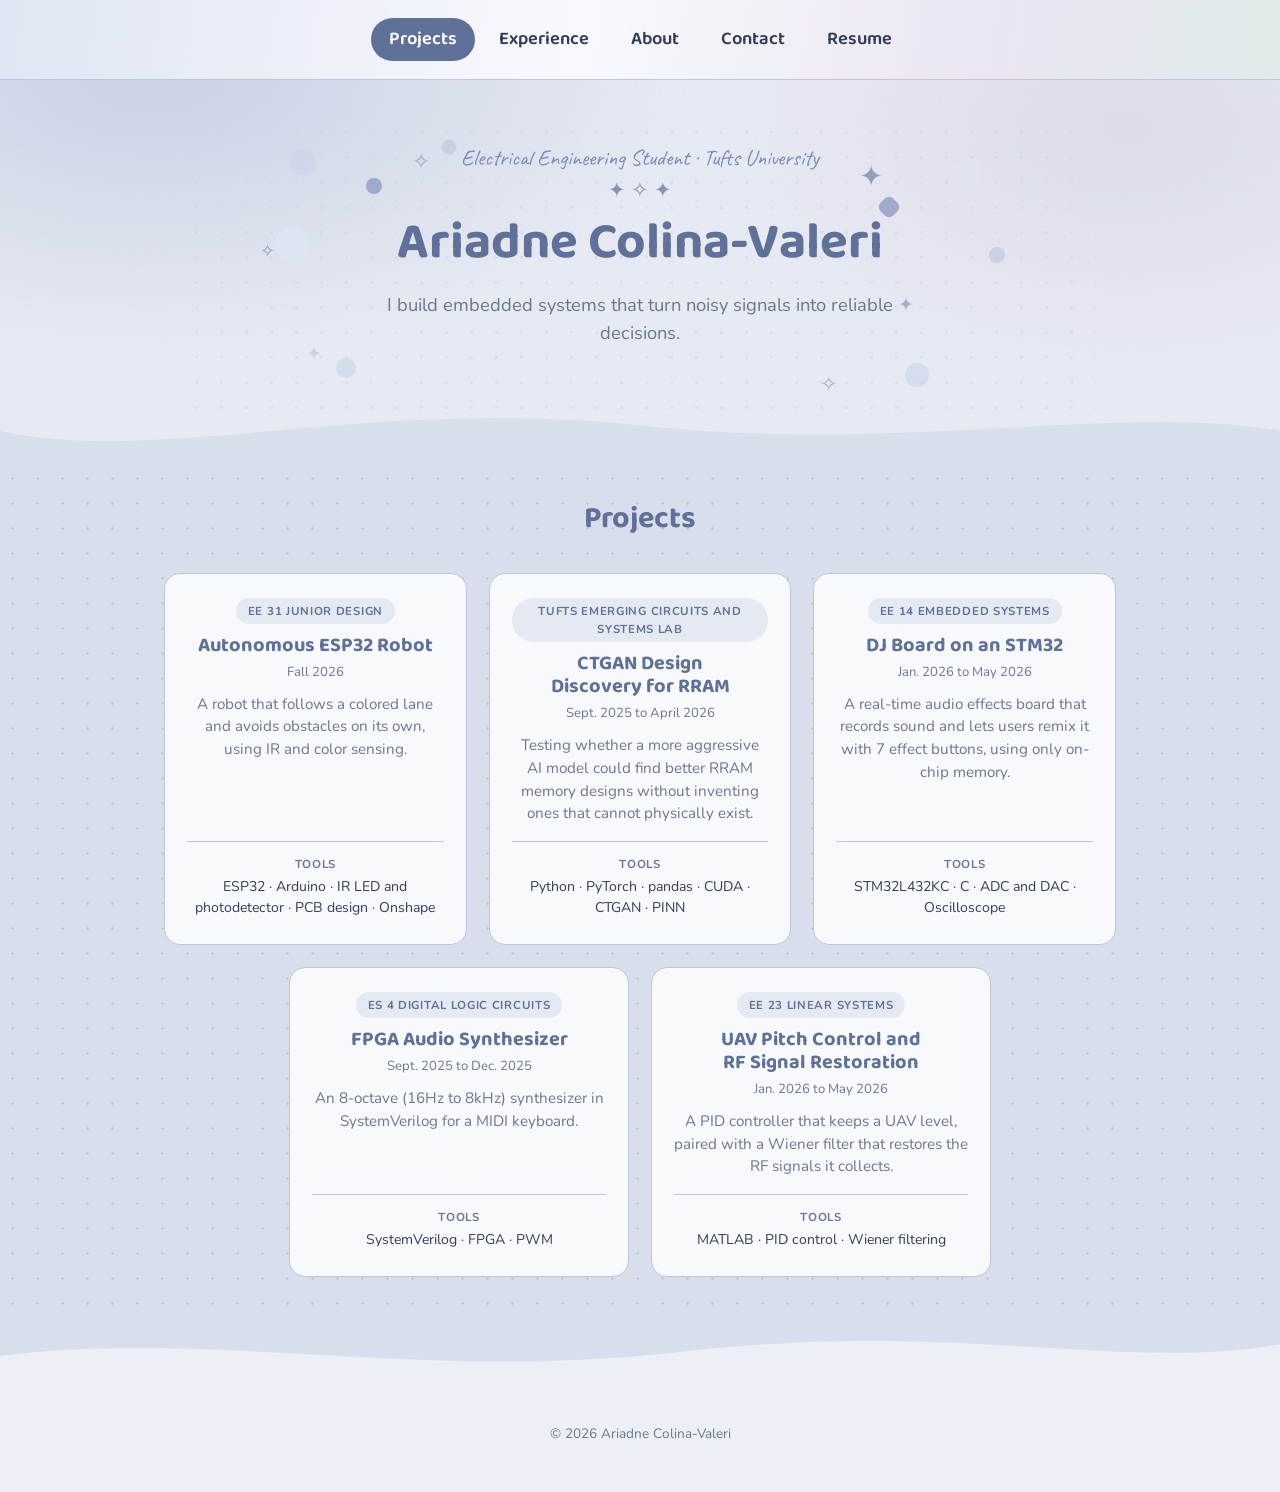
==== index.html @ 7fed4d53 "Simplify layout: centered tab banner, one section at a time Remove the name from the banner, the dup" ====
<!doctype html>
<html lang="en">
<head>
  <meta charset="utf-8">
  <meta name="viewport" content="width=device-width, initial-scale=1">
  <!-- Tells phone browsers in dark mode not to recolor the page: its colors are its own. -->
  <meta name="color-scheme" content="only light">
  <title>Ariadne Colina-Valeri | Electrical Engineering</title>
  <meta name="description" content="Portfolio of Ariadne Colina-Valeri, electrical engineering student at Tufts University.">
  <link rel="preconnect" href="https://fonts.googleapis.com">
  <link rel="preconnect" href="https://fonts.gstatic.com" crossorigin>
  <link href="https://fonts.googleapis.com/css2?family=Baloo+2:wght@600;700;800&family=Nunito:wght@400;600;700&family=Caveat:wght@600;700&display=swap" rel="stylesheet">
  <link rel="stylesheet" href="assets/css/style.css">
</head>
<body>
  <div class="banner-wrap">
    <header class="site">
      <nav class="top">
        <a href="#projects">Projects</a>
        <a href="#experience">Experience</a>
        <a href="#about">About</a>
        <a href="#contact">Contact</a>
        <a id="nav-resume" href="#" target="_blank" rel="noopener">Resume</a>
      </nav>
    </header>
  </div>

  <main>
    <div class="tab-panel" data-tab="projects">
    <div class="hero flourish-field" data-flourish="big">
      <span class="kicker" id="hero-kicker"></span>
      <span class="sparkle">✦ ✧ ✦</span>
      <h1 id="hero-name"></h1>
      <p id="hero-tagline"></p>
    </div>

    <svg class="wave" viewBox="0 0 1200 90" preserveAspectRatio="none" aria-hidden="true">
      <path d="M0,45 C150,90 350,0 600,38 C850,75 1050,8 1200,45 L1200,90 L0,90 Z"></path>
    </svg>
    <div class="band">
      <section class="block">
        <div class="section-head">
          <h2>Projects</h2>
        </div>
        <div class="card-grid" id="project-grid"></div>
      </section>
    </div>
    <svg class="wave" viewBox="0 0 1200 90" preserveAspectRatio="none" aria-hidden="true">
      <path d="M0,0 L1200,0 L1200,30 C1050,65 900,0 650,38 C400,80 200,10 0,45 Z"></path>
    </svg>
    </div>

    <section data-tab="experience" class="block tab-panel" hidden>
      <div class="section-head">
        <h2>Experience</h2>
      </div>
      <div class="narrow" id="experience-list"></div>
    </section>

    <section data-tab="about" class="block tab-panel" hidden>
      <div class="section-head">
        <h2>About</h2>
      </div>
      <div class="about">
        <div class="level reveal" id="about-text"></div>
        <aside class="level reveal">
          <h3>Education</h3>
          <p id="about-edu"></p>
          <h3>Languages</h3>
          <p id="about-lang"></p>
          <div id="skills"></div>
        </aside>
      </div>
    </section>

    <section data-tab="contact" class="block contact tab-panel" hidden>
      <div class="section-head">
        <h2>Contact</h2>
      </div>
      <p id="contact-note"></p>
      <div class="btn-row" id="contact-links"></div>
    </section>
  </main>

  <footer class="site" id="footer"></footer>

  <script src="assets/js/content.js"></script>
  <script src="assets/js/main.js"></script>
</body>
</html>
---- assets/css/style.css ----
/* The site has one look; a phone's dark mode must not recolor it. */
html{color-scheme:only light;}
/* Nothing may make the page wider than the screen (the dot texture reaches past its section on purpose). */
html{overflow-x:hidden; overflow-x:clip;}

/* Colors: change these to restyle the whole site.
   A watercolor palette: muted blues (the main color), with lilac and soft sea green as accents. */
:root{
  --ink:#333d57; --sub:#6c7690; --header:#5f7199; --header-dark:#4c5d84;
  --card:#f8f9fd; --border:#bcc6dc; --bg:#eceff6;
  /* One family, several depths: every decorative color lives on this scale. */
  --g-graysage:#bdc6da; --g-light:#cbd5ea; --g-mint:#dfe5f3; --g-pale:#d8deeb; --g-deep:#7c8db8;
  --wash-lilac:#c9b6d6; --wash-sea:#a9cdbf;
  --todo:#fff1a8;
  --display:"Baloo 2","Century Gothic",sans-serif;
}

*{box-sizing:border-box; outline:none;}
*:focus-visible{outline:2px solid var(--header); outline-offset:2px; border-radius:2px;}

/* The whole site sits on a faint watercolor wash: soft blooms of blue, lilac and sea green,
   with a fine paper grain over them. Fixed behind everything, so pages scroll over it. */
body::before{
  content:""; position:fixed; inset:0; z-index:-2; pointer-events:none;
  background:
    radial-gradient(60% 45% at 12% 8%, rgba(126,143,190,0.28), transparent 70%),
    radial-gradient(45% 40% at 88% 14%, rgba(201,182,214,0.30), transparent 70%),
    radial-gradient(50% 45% at 78% 82%, rgba(169,205,191,0.26), transparent 70%),
    radial-gradient(55% 50% at 18% 88%, rgba(126,143,190,0.22), transparent 70%),
    url("data:image/svg+xml,%3Csvg xmlns='http://www.w3.org/2000/svg' width='240' height='240'%3E%3Cfilter id='g'%3E%3CfeTurbulence type='fractalNoise' baseFrequency='0.9' numOctaves='2' stitchTiles='stitch'/%3E%3CfeColorMatrix values='0 0 0 0 0.2  0 0 0 0 0.25  0 0 0 0 0.4  0 0 0 0.09 0'/%3E%3C/filter%3E%3Crect width='240' height='240' filter='url(%23g)'/%3E%3C/svg%3E");
}
body{
  font-family:"Nunito",sans-serif; font-size:1rem; line-height:1.6;
  background:var(--bg); color:var(--ink); margin:0; padding:0; overflow-x:hidden;
  -webkit-font-smoothing:antialiased;
  /* Short tabs still fill the window, so the footer stays at the bottom. */
  min-height:100vh; display:flex; flex-direction:column;
}
main{flex:1;}
img, video{max-width:100%; display:block;}
a{color:inherit;}
h1, h2, h3{font-family:var(--display); color:var(--header); line-height:1.15; margin:0; text-wrap:balance;}
.todo{background:var(--todo); border-radius:3px; padding:0 3px;}

/* ===================== Scroll reveal ===================== */
/* Cards fade and rise into place the first time they scroll into view (see main.js). */
.reveal{opacity:0; transform:translateY(30px) scale(0.97); transition:opacity 0.7s ease, transform 0.7s ease;}
.reveal.in-view{opacity:1; transform:none;}
.card-grid .reveal:nth-child(3n+2){transition-delay:0.12s;}
.card-grid .reveal:nth-child(3n+3){transition-delay:0.24s;}

/* ===================== Flourish ===================== */
/* Scattered soft shapes and little stars, all from the blue scale above, over a faint dot grid. */
.flourish-field{position:relative; z-index:1;}
.flourish-field::before{
  content:""; position:absolute; inset:-10%; z-index:-1; pointer-events:none; opacity:0.45;
  background-image:radial-gradient(var(--g-light) 1.6px, transparent 1.6px);
  background-size:25px 25px;
}
.flourish-shape{position:absolute; z-index:-1; pointer-events:none; opacity:0.65; border-radius:50%; animation:gentle-float 5s ease-in-out infinite;}
.flourish-shape.diamond{border-radius:6px; rotate:45deg;}
.star-scatter{position:absolute; inset:0; z-index:-1; pointer-events:none;}
.star-scatter span{position:absolute; opacity:0.6; display:inline-block; animation:gentle-float 4.5s ease-in-out infinite;}
.star-scatter span:nth-child(2n){animation-delay:0.7s; animation-duration:5.2s;}
.star-scatter span:nth-child(3n){animation-delay:1.4s; animation-duration:4.8s;}
@keyframes gentle-float{
  0%, 100%{transform:translateY(0) rotate(0deg);}
  50%{transform:translateY(-9px) rotate(8deg);}
}
@media (prefers-reduced-motion: reduce){
  .reveal{opacity:1; transform:none; transition:none;}
  .flourish-shape, .star-scatter span{animation:none;}
}
.kicker{display:block; text-wrap:balance; line-height:1.25; font-family:"Caveat",cursive; font-size:1.4rem; color:var(--g-deep); margin:0 0 2px;}
.sparkle{display:block; color:var(--header); opacity:0.7; font-size:1.3rem; margin-bottom:6px;}

/* ===================== Banner ===================== */
.banner-wrap{
  background:linear-gradient(100deg, rgba(203,213,234,0.55), rgba(248,249,253,0.85) 45%, rgba(201,182,214,0.3) 78%, rgba(169,205,191,0.32)), var(--card);
  border-bottom:1px solid var(--border); position:relative; z-index:2;
}
header.site{
  display:flex; align-items:center; justify-content:center;
  padding:18px 44px; max-width:1280px; margin:0 auto;
}
/* The links are tabs: the one for the section on screen is filled in. */
nav.top{display:flex; align-items:center; justify-content:center; gap:6px; flex-wrap:wrap;}
nav.top a{
  text-decoration:none; font-family:var(--display); font-weight:600; font-size:1.15rem; color:var(--ink);
  padding:7px 18px; border-radius:999px; transition:color 0.18s ease, background 0.18s ease;
}
nav.top a:hover{color:var(--header); background:rgba(95,113,153,0.1);}
nav.top a.active{background:var(--header); color:#fff;}
.tab-panel[hidden]{display:none;}

/* ===================== Buttons ===================== */
.btn{
  display:inline-block; background:var(--header); color:#fff; border:1px solid var(--header); border-radius:10px;
  padding:12px 26px; font-family:var(--display); font-weight:700; text-decoration:none; font-size:1.1rem; line-height:1.2;
  transition:background 0.2s ease, transform 0.2s ease, box-shadow 0.2s ease, color 0.2s ease, border-color 0.2s ease;
}
.btn:hover{background:var(--header-dark); border-color:var(--header-dark); transform:translateY(-2px); box-shadow:0 10px 22px rgba(51,61,87,0.25);}
.btn.secondary{background:transparent; color:var(--ink); border-color:var(--border);}
.btn.secondary:hover{background:rgba(95,113,153,0.1); border-color:var(--header); color:var(--header); box-shadow:none;}
.btn-row{display:flex; gap:12px; flex-wrap:wrap; justify-content:center; margin-top:22px;}

/* ===================== Hero and page heads ===================== */
.hero{max-width:760px; margin:64px auto 8px; padding:0 24px 40px; text-align:center;}
.hero h1{font-size:3.2rem; margin:0 0 18px;}
.hero p{font-size:1.15rem; color:var(--sub); margin:0 auto; line-height:1.55; max-width:560px;}
.wave{display:block; width:100%; height:70px;}
.wave path{fill:var(--g-pale);}

/* ===================== Sections ===================== */
section.block{max-width:1000px; margin:0 auto; padding:72px 24px;}
.section-head{text-align:center; margin-bottom:36px;}
.section-head h2{font-size:1.9rem;}
/* A full-width band in a deeper blue, with a wave on its top and bottom edge. */
.band{background:var(--g-pale); position:relative; z-index:1;
  background-image:radial-gradient(var(--g-graysage) 1.4px, transparent 1.4px); background-size:25px 25px;}
.band section.block{padding-top:36px; padding-bottom:44px;}

/* ===================== Cards ===================== */
/* A centered, wrapping row, so a last row with fewer cards sits in the middle. */
.card-grid{display:flex; flex-wrap:wrap; justify-content:center; gap:22px;}
.card{
  background:var(--card); border:1px solid var(--border); border-radius:16px; overflow:hidden;
  text-align:center; text-decoration:none; display:flex; flex-direction:column; flex:1 1 270px; max-width:340px;
  transition:opacity 0.7s ease, transform 0.25s ease, box-shadow 0.25s ease;
}
.card.in-view:hover{transform:translateY(-7px); box-shadow:0 16px 32px rgba(51,61,87,0.16);}
.card-img{aspect-ratio:16/10; background:var(--g-mint); border-bottom:1px solid var(--border);}
.card-img img{width:100%; height:100%; object-fit:cover;}
.card-img .ph{height:100%; border-radius:0;}
.card-body{padding:24px 22px 26px; display:flex; flex-direction:column; align-items:center; flex:1;}
.card-body h3{font-size:1.25rem; margin:0 0 8px;}
.card-body p{margin:0 0 16px; color:var(--sub); font-size:0.95rem; line-height:1.5;}
.card-date{font-size:0.82rem !important; margin:-2px 0 10px !important;}
.tag{
  display:inline-block; font-size:0.72rem; font-weight:700; letter-spacing:0.06em; text-transform:uppercase;
  color:var(--header); background:rgba(95,113,153,0.12); padding:4px 12px; border-radius:999px; margin-bottom:10px;
}
/* The tools a project used: a small label, then plain text. */
.card-body .tools{margin:auto 0 0; padding-top:14px; border-top:1px solid var(--border); width:100%; font-size:0.88rem; color:var(--ink);}
.tools span{display:block; font-size:0.72rem; font-weight:700; letter-spacing:0.06em; text-transform:uppercase; color:var(--sub); margin-bottom:2px;}

/* ===================== Experience ===================== */
.narrow{max-width:760px; margin:0 auto;}
.level{
  background:var(--card); border:1px solid var(--border); border-radius:18px; padding:26px 30px; margin-bottom:20px;
  transition:opacity 0.7s ease, transform 0.25s ease, box-shadow 0.25s ease;
}
.level.in-view:hover{transform:translateY(-5px); box-shadow:0 14px 28px rgba(51,61,87,0.14);}
.level-head{display:flex; align-items:center; justify-content:space-between; gap:8px 14px; flex-wrap:wrap; margin-bottom:4px;}
.level-head h3{font-size:1.2rem;}
.pill{
  font-family:var(--display); font-size:0.78rem; font-weight:700; color:#fff; white-space:nowrap;
  background:var(--header); border-radius:999px; padding:3px 12px; letter-spacing:0.03em;
}
.level-sub{color:var(--sub); font-size:0.92rem; margin:0 0 14px;}
.level ul{list-style:none; margin:0; padding:0; display:grid; gap:8px;}
.level li{font-size:0.95rem; padding-left:22px; position:relative;}
.level li::before{content:"✓"; position:absolute; left:0; color:var(--header); font-weight:700;}
.level p{margin:0 0 12px;}
.level p:last-child{margin-bottom:0;}

/* ===================== About ===================== */
.about{display:grid; gap:22px; align-items:start;}
@media (min-width:820px){ .about{grid-template-columns:1.5fr 1fr;} }
.about .level{margin:0;}
.about h3{font-size:1.02rem; margin:18px 0 8px;}
.about h3:first-child{margin-top:0;}
.about aside p{color:var(--sub); font-size:0.92rem; margin:0;}

/* ===================== Contact and footer ===================== */
.contact{text-align:center;}
.contact p{color:var(--sub); font-size:1.05rem; max-width:560px; margin:0 auto;}
footer.site{text-align:center; padding:32px 24px 48px; color:var(--sub); font-size:0.85rem;}

/* ===================== Project page ===================== */
.project{max-width:820px; margin:0 auto; padding:0 24px 40px;}
.project .hero{margin-top:56px; padding-left:0; padding-right:0;}
.project .hero h1{font-size:2.8rem;}
.facts{margin:36px 0 0; display:grid; gap:12px;}
.facts div{display:grid; gap:2px 18px;}
@media (min-width:600px){ .facts div{grid-template-columns:70px 1fr;} }
.facts dt{font-family:var(--display); font-weight:700; color:var(--header);}
.facts dd{margin:0;}
/* The cover photo sits in a slightly tilted frame that straightens when you point at it. */
.frame{
  background:var(--card); border:1px solid var(--border); border-radius:14px; padding:16px; margin:44px 0;
  box-shadow:0 18px 40px rgba(51,61,87,0.14); transform:rotate(-1.3deg);
  transition:transform 0.3s ease, box-shadow 0.3s ease;
}
.frame:hover{transform:rotate(0deg) scale(1.02); box-shadow:0 24px 50px rgba(51,61,87,0.2);}
.frame img{width:100%; border-radius:10px; border:1px solid var(--border);}
.project .level h2{font-size:1.3rem; margin-bottom:10px;}
.gallery{display:grid; gap:18px; grid-template-columns:repeat(auto-fit, minmax(240px, 1fr));}
.gallery figure{margin:0;}
.gallery img, .gallery video{width:100%; border-radius:10px; border:1px solid var(--border);}
figcaption{font-size:0.88rem; color:var(--sub); margin-top:6px; text-align:center;}
.back-link{text-align:center; margin-top:16px;}
.back-link a{color:var(--header); font-weight:700;}

/* Placeholder for missing images (only shown in draft mode) */
.ph{
  display:grid; place-items:center; min-height:160px; padding:12px; text-align:center; overflow-wrap:anywhere;
  background:var(--g-mint); color:var(--sub); font-size:0.8rem; border:2px dashed var(--border); border-radius:10px;
}

/* ===================== Phones ===================== */
@media (max-width:640px){
  header.site{padding:10px 8px;}
  nav.top{gap:2px;}
  nav.top a{font-size:0.95rem; padding:6px 10px;}
  .btn{padding:9px 20px; font-size:1rem;}
  .hero{margin-top:44px;}
  .hero h1, .project .hero h1{font-size:2.2rem;}
  section.block{padding:52px 16px;}
  .level{padding:22px 20px;}
  .project{padding:0 16px 32px;}
  .wave{height:44px;}
}
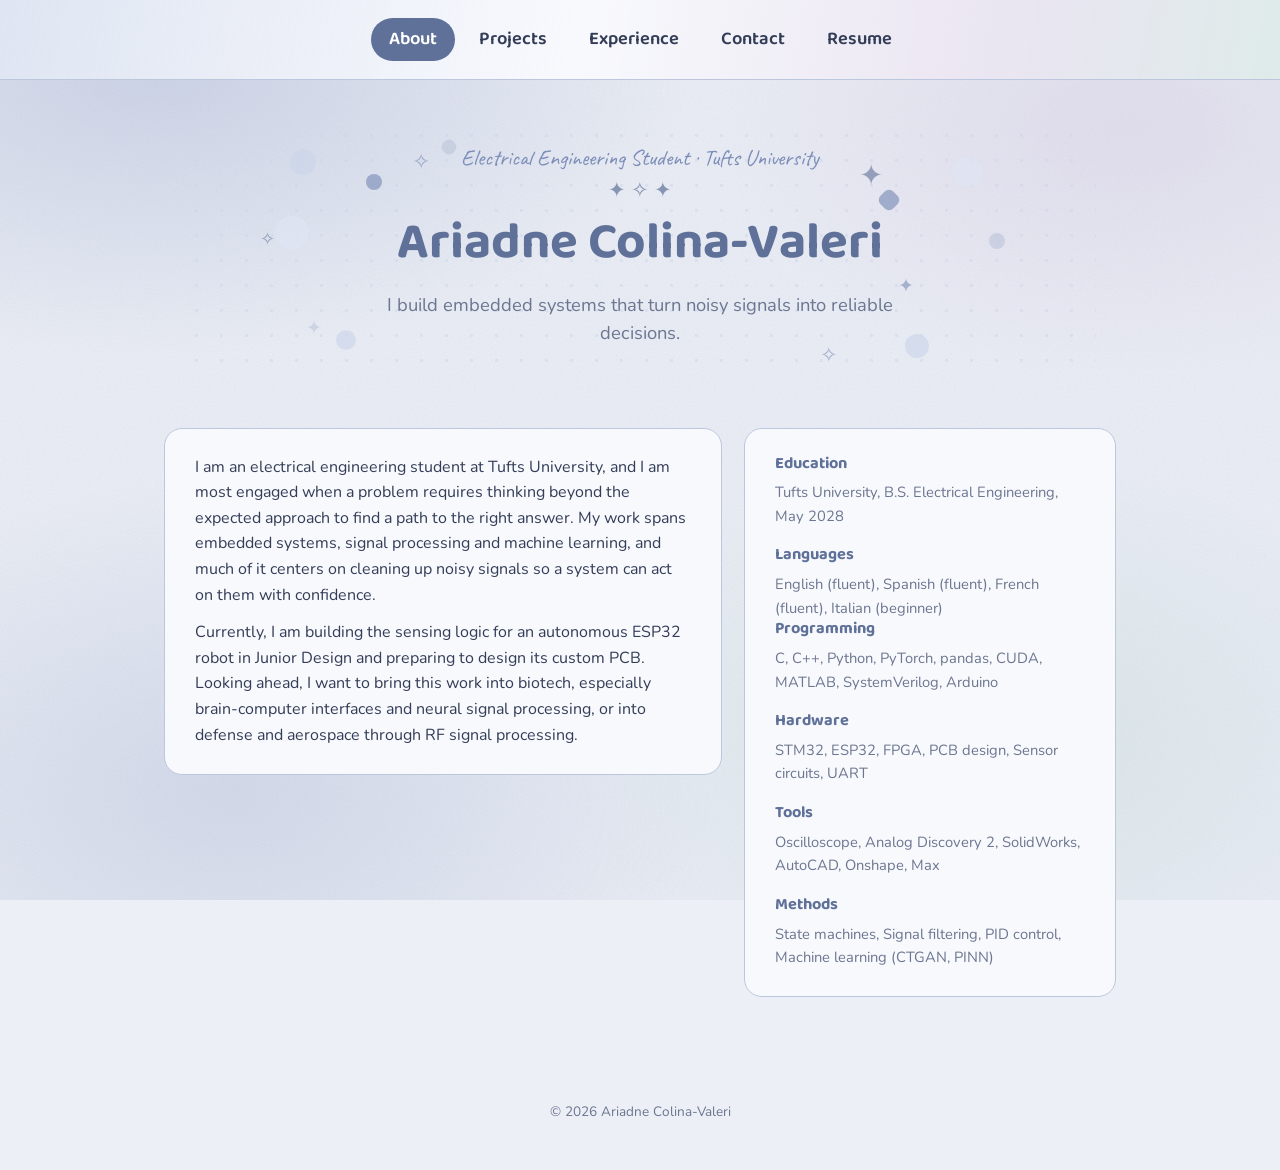
==== commit 245f8950: "Make About the opening tab; Projects tab shows only projects Co-Authored-By: Claude Opus 5.5 <norepl" ====
--- a/index.html
+++ b/index.html
@@ -16,9 +16,9 @@
   <div class="banner-wrap">
     <header class="site">
       <nav class="top">
+        <a href="#about">About</a>
         <a href="#projects">Projects</a>
         <a href="#experience">Experience</a>
-        <a href="#about">About</a>
         <a href="#contact">Contact</a>
         <a id="nav-resume" href="#" target="_blank" rel="noopener">Resume</a>
       </nav>
@@ -26,51 +26,39 @@
   </div>
 
   <main>
-    <div class="tab-panel" data-tab="projects">
-    <div class="hero flourish-field" data-flourish="big">
-      <span class="kicker" id="hero-kicker"></span>
-      <span class="sparkle">✦ ✧ ✦</span>
-      <h1 id="hero-name"></h1>
-      <p id="hero-tagline"></p>
+    <div class="tab-panel" data-tab="about">
+      <div class="hero flourish-field" data-flourish="big">
+        <span class="kicker" id="hero-kicker"></span>
+        <span class="sparkle">✦ ✧ ✦</span>
+        <h1 id="hero-name"></h1>
+        <p id="hero-tagline"></p>
+      </div>
+      <section class="block">
+        <div class="about">
+          <div class="level reveal" id="about-text"></div>
+          <aside class="level reveal">
+            <h3>Education</h3>
+            <p id="about-edu"></p>
+            <h3>Languages</h3>
+            <p id="about-lang"></p>
+            <div id="skills"></div>
+          </aside>
+        </div>
+      </section>
     </div>
 
-    <svg class="wave" viewBox="0 0 1200 90" preserveAspectRatio="none" aria-hidden="true">
-      <path d="M0,45 C150,90 350,0 600,38 C850,75 1050,8 1200,45 L1200,90 L0,90 Z"></path>
-    </svg>
-    <div class="band">
-      <section class="block">
-        <div class="section-head">
-          <h2>Projects</h2>
-        </div>
-        <div class="card-grid" id="project-grid"></div>
-      </section>
-    </div>
-    <svg class="wave" viewBox="0 0 1200 90" preserveAspectRatio="none" aria-hidden="true">
-      <path d="M0,0 L1200,0 L1200,30 C1050,65 900,0 650,38 C400,80 200,10 0,45 Z"></path>
-    </svg>
-    </div>
+    <section data-tab="projects" class="block tab-panel" hidden>
+      <div class="section-head">
+        <h2>Projects</h2>
+      </div>
+      <div class="card-grid" id="project-grid"></div>
+    </section>
 
     <section data-tab="experience" class="block tab-panel" hidden>
       <div class="section-head">
         <h2>Experience</h2>
       </div>
       <div class="narrow" id="experience-list"></div>
-    </section>
-
-    <section data-tab="about" class="block tab-panel" hidden>
-      <div class="section-head">
-        <h2>About</h2>
-      </div>
-      <div class="about">
-        <div class="level reveal" id="about-text"></div>
-        <aside class="level reveal">
-          <h3>Education</h3>
-          <p id="about-edu"></p>
-          <h3>Languages</h3>
-          <p id="about-lang"></p>
-          <div id="skills"></div>
-        </aside>
-      </div>
     </section>
 
     <section data-tab="contact" class="block contact tab-panel" hidden>
--- a/assets/css/style.css
+++ b/assets/css/style.css
@@ -105,20 +105,14 @@
 .btn-row{display:flex; gap:12px; flex-wrap:wrap; justify-content:center; margin-top:22px;}
 
 /* ===================== Hero and page heads ===================== */
-.hero{max-width:760px; margin:64px auto 8px; padding:0 24px 40px; text-align:center;}
+.hero{max-width:760px; margin:64px auto 0; padding:0 24px 8px; text-align:center;}
 .hero h1{font-size:3.2rem; margin:0 0 18px;}
 .hero p{font-size:1.15rem; color:var(--sub); margin:0 auto; line-height:1.55; max-width:560px;}
-.wave{display:block; width:100%; height:70px;}
-.wave path{fill:var(--g-pale);}
 
 /* ===================== Sections ===================== */
 section.block{max-width:1000px; margin:0 auto; padding:72px 24px;}
 .section-head{text-align:center; margin-bottom:36px;}
 .section-head h2{font-size:1.9rem;}
-/* A full-width band in a deeper blue, with a wave on its top and bottom edge. */
-.band{background:var(--g-pale); position:relative; z-index:1;
-  background-image:radial-gradient(var(--g-graysage) 1.4px, transparent 1.4px); background-size:25px 25px;}
-.band section.block{padding-top:36px; padding-bottom:44px;}
 
 /* ===================== Cards ===================== */
 /* A centered, wrapping row, so a last row with fewer cards sits in the middle. */
@@ -219,5 +213,4 @@
   section.block{padding:52px 16px;}
   .level{padding:22px 20px;}
   .project{padding:0 16px 32px;}
-  .wave{height:44px;}
-}
+}
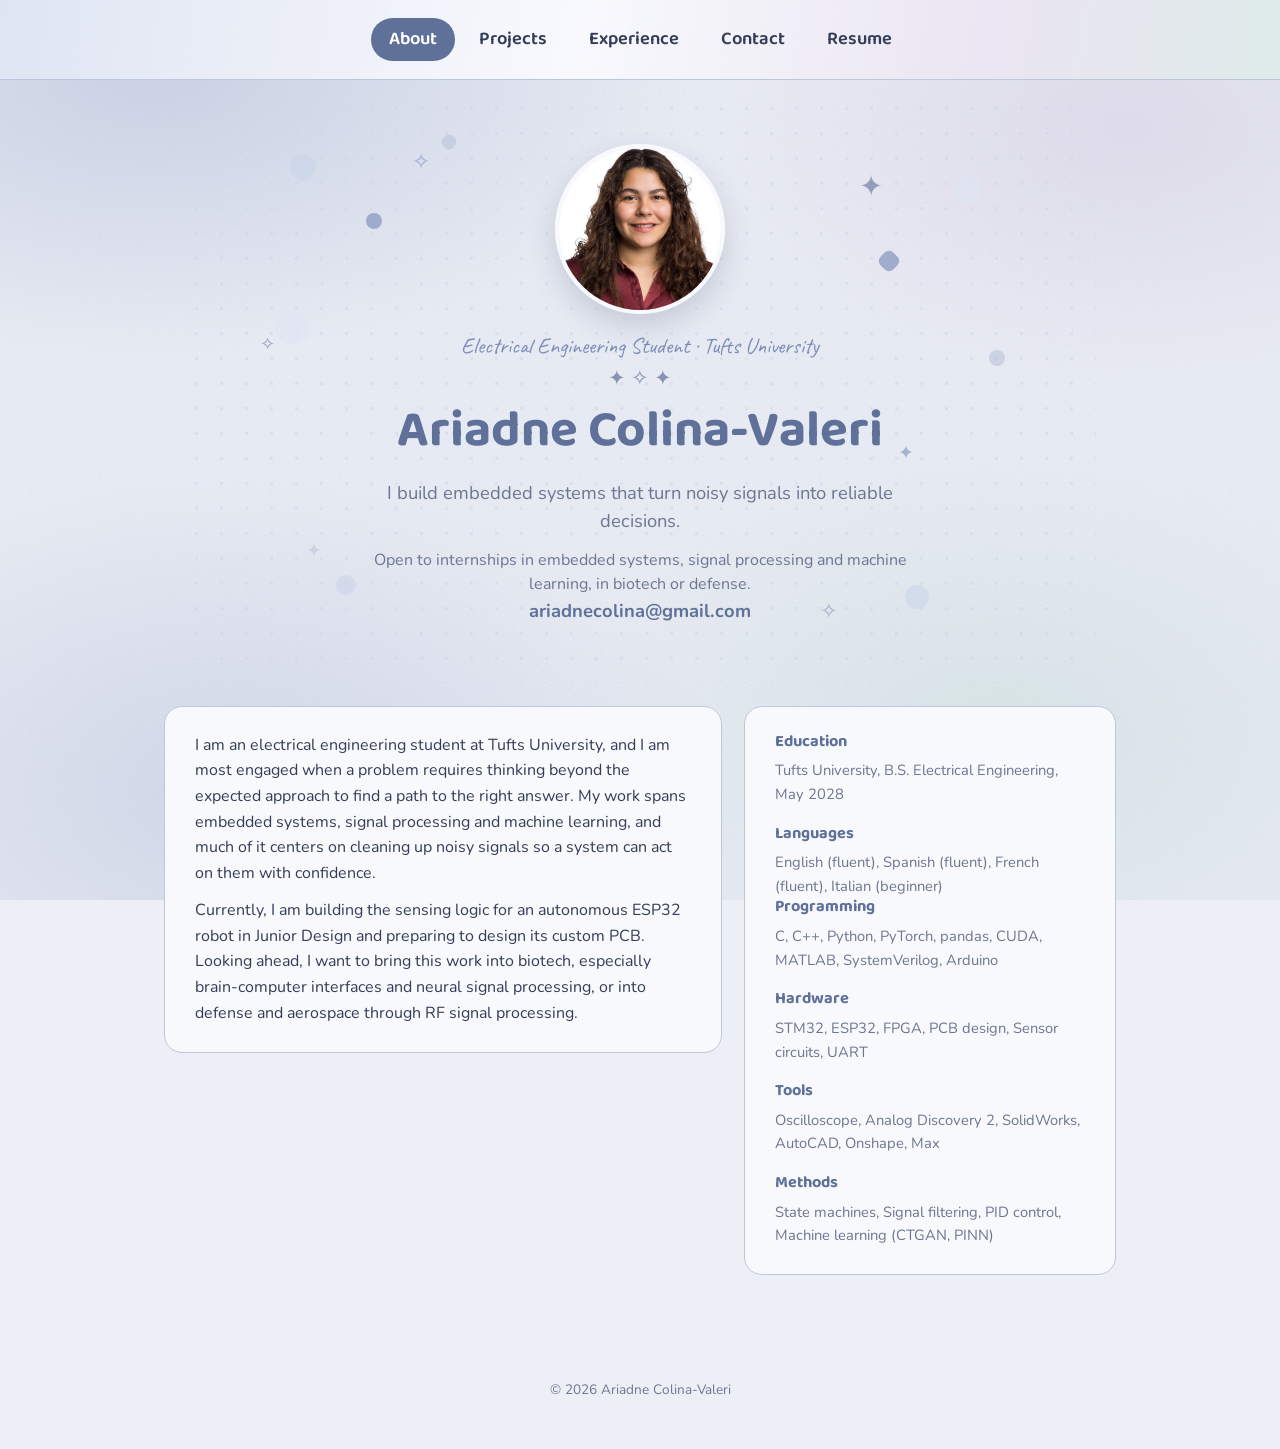
==== commit bf80a483: "Add photo, project videos, key results, reports and traffic light project About page gets a headshot" ====
--- a/index.html
+++ b/index.html
@@ -28,10 +28,13 @@
   <main>
     <div class="tab-panel" data-tab="about">
       <div class="hero flourish-field" data-flourish="big">
+        <div class="hero-photo" id="hero-photo"></div>
         <span class="kicker" id="hero-kicker"></span>
         <span class="sparkle">✦ ✧ ✦</span>
         <h1 id="hero-name"></h1>
         <p id="hero-tagline"></p>
+        <p class="hero-seeking" id="hero-seeking"></p>
+        <p><a class="hero-email" id="hero-email" href="#"></a></p>
       </div>
       <section class="block">
         <div class="about">
--- a/assets/css/style.css
+++ b/assets/css/style.css
@@ -107,6 +107,10 @@
 /* ===================== Hero and page heads ===================== */
 .hero{max-width:760px; margin:64px auto 0; padding:0 24px 8px; text-align:center;}
 .hero h1{font-size:3.2rem; margin:0 0 18px;}
+.hero-photo img{width:170px; height:170px; border-radius:50%; object-fit:cover; object-position:center 22%; margin:0 auto 18px; border:4px solid var(--card); box-shadow:0 12px 28px rgba(51,61,87,0.18);}
+.hero .hero-seeking{margin-top:12px; font-size:1rem;}
+.hero-email{color:var(--header); font-weight:700; text-decoration:none;}
+.hero-email:hover{text-decoration:underline;}
 .hero p{font-size:1.15rem; color:var(--sub); margin:0 auto; line-height:1.55; max-width:560px;}
 
 /* ===================== Sections ===================== */
@@ -134,6 +138,9 @@
   display:inline-block; font-size:0.72rem; font-weight:700; letter-spacing:0.06em; text-transform:uppercase;
   color:var(--header); background:rgba(95,113,153,0.12); padding:4px 12px; border-radius:999px; margin-bottom:10px;
 }
+/* Key results on a card: the number in bold, then what it means. */
+.results{list-style:none; margin:0 0 16px; padding:0; display:grid; gap:6px; font-size:0.9rem; color:var(--ink);}
+.results strong{font-family:var(--display); font-size:1.05rem; color:var(--header);}
 /* The tools a project used: a small label, then plain text. */
 .card-body .tools{margin:auto 0 0; padding-top:14px; border-top:1px solid var(--border); width:100%; font-size:0.88rem; color:var(--ink);}
 .tools span{display:block; font-size:0.72rem; font-weight:700; letter-spacing:0.06em; text-transform:uppercase; color:var(--sub); margin-bottom:2px;}
@@ -175,7 +182,12 @@
 .project{max-width:820px; margin:0 auto; padding:0 24px 40px;}
 .project .hero{margin-top:56px; padding-left:0; padding-right:0;}
 .project .hero h1{font-size:2.8rem;}
-.facts{margin:36px 0 0; display:grid; gap:12px;}
+/* Key results across the top of a project page: big number, short label. */
+.stats{display:grid; grid-template-columns:repeat(auto-fit, minmax(180px, 1fr)); gap:16px; margin:36px 0 0;}
+.stat{background:var(--card); border:1px solid var(--border); border-top:4px solid var(--header); border-radius:14px; padding:18px 16px; text-align:center;}
+.stat strong{display:block; font-family:var(--display); font-size:2rem; line-height:1.1; color:var(--header);}
+.stat span{display:block; margin-top:4px; font-size:0.9rem; color:var(--sub); line-height:1.4;}
+.facts{margin:20px 0 0; display:grid; gap:12px;}
 .facts div{display:grid; gap:2px 18px;}
 @media (min-width:600px){ .facts div{grid-template-columns:70px 1fr;} }
 .facts dt{font-family:var(--display); font-weight:700; color:var(--header);}
@@ -189,7 +201,11 @@
 .frame:hover{transform:rotate(0deg) scale(1.02); box-shadow:0 24px 50px rgba(51,61,87,0.2);}
 .frame img{width:100%; border-radius:10px; border:1px solid var(--border);}
 .project .level h2{font-size:1.3rem; margin-bottom:10px;}
-.gallery{display:grid; gap:18px; grid-template-columns:repeat(auto-fit, minmax(240px, 1fr));}
+/* Photos and videos come first on a project page: wide videos take the full row, Shorts sit side by side. */
+.gallery{display:grid; gap:18px; grid-template-columns:repeat(auto-fit, minmax(220px, 1fr)); margin:36px 0;}
+.gallery .wide{grid-column:1 / -1;}
+.gallery iframe{width:100%; aspect-ratio:16/9; border:1px solid var(--border); border-radius:10px; display:block; background:var(--g-mint);}
+.gallery .tall iframe{aspect-ratio:9/16;}
 .gallery figure{margin:0;}
 .gallery img, .gallery video{width:100%; border-radius:10px; border:1px solid var(--border);}
 figcaption{font-size:0.88rem; color:var(--sub); margin-top:6px; text-align:center;}
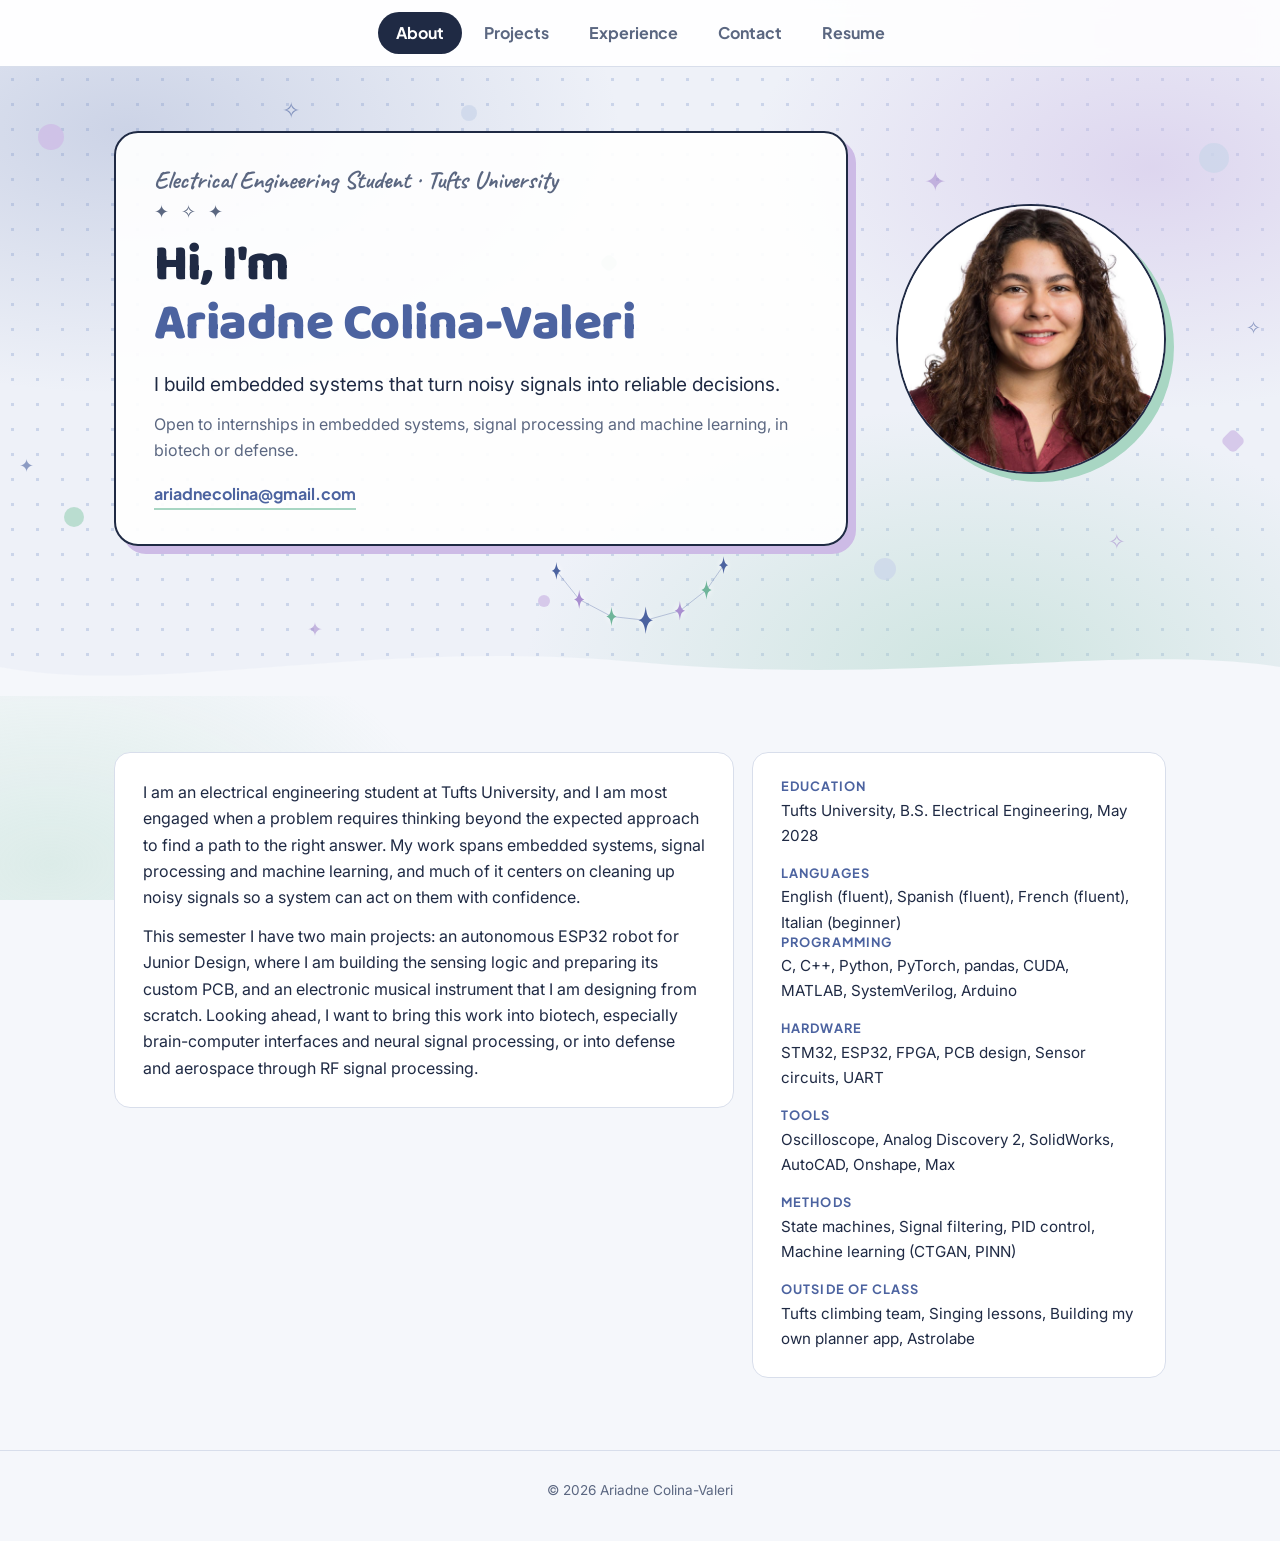
==== commit ad78030e: "Restyle site, add graphs, Astrolabe and in-progress projects Cleaner layout with a watercolor sky on" ====
--- a/index.html
+++ b/index.html
@@ -9,7 +9,7 @@
   <meta name="description" content="Portfolio of Ariadne Colina-Valeri, electrical engineering student at Tufts University.">
   <link rel="preconnect" href="https://fonts.googleapis.com">
   <link rel="preconnect" href="https://fonts.gstatic.com" crossorigin>
-  <link href="https://fonts.googleapis.com/css2?family=Baloo+2:wght@600;700;800&family=Nunito:wght@400;600;700&family=Caveat:wght@600;700&display=swap" rel="stylesheet">
+  <link href="https://fonts.googleapis.com/css2?family=Baloo+2:wght@700;800&family=Caveat:wght@600;700&family=Inter:wght@400;500;600&family=Plus+Jakarta+Sans:wght@600;700;800&display=swap" rel="stylesheet">
   <link rel="stylesheet" href="assets/css/style.css">
 </head>
 <body>
@@ -27,19 +27,55 @@
 
   <main>
     <div class="tab-panel" data-tab="about">
-      <div class="hero flourish-field" data-flourish="big">
+      <!-- The About page keeps the watercolor sky: drifting shapes, little stars, and
+           Corona Borealis (the crown of Ariadne) twinkling in the corner. -->
+      <div class="sky">
+        <div class="sky-bits" aria-hidden="true">
+          <i class="float" style="top:9%; left:3%; width:26px; height:26px; background:var(--lilac); animation-delay:0.0s"></i>
+          <i class="float diamond" style="top:30%; left:47%; width:14px; height:14px; background:var(--sea); animation-delay:0.4s"></i>
+          <i class="float" style="top:6%; left:36%; width:16px; height:16px; background:var(--mist); animation-delay:0.8s"></i>
+          <i class="float" style="top:70%; left:5%; width:20px; height:20px; background:var(--sea); animation-delay:1.2s"></i>
+          <i class="float" style="top:12%; right:4%; width:30px; height:30px; background:var(--mist); animation-delay:1.6s"></i>
+          <i class="float diamond" style="top:58%; right:3%; width:18px; height:18px; background:var(--lilac); animation-delay:2.0s"></i>
+          <i class="float" style="top:78%; right:30%; width:22px; height:22px; background:var(--mist); animation-delay:2.4s"></i>
+          <i class="float" style="top:84%; left:42%; width:12px; height:12px; background:var(--lilac); animation-delay:2.8s"></i>
+          <b class="float star" style="top:5%; left:22%; font-size:1.4rem; animation-delay:0.0s">✧</b>
+          <b class="float star" style="top:16%; right:26%; font-size:1.7rem; animation-delay:0.6s">✦</b>
+          <b class="float star" style="top:62%; left:1.5%; font-size:1.1rem; animation-delay:1.2s">✦</b>
+          <b class="float star" style="top:74%; right:12%; font-size:1.3rem; animation-delay:1.8s">✧</b>
+          <b class="float star" style="top:40%; right:1.5%; font-size:1.1rem; animation-delay:2.4s">✧</b>
+          <b class="float star" style="top:88%; left:24%; font-size:1.2rem; animation-delay:3.0s">✦</b>
+          <svg class="crown" viewBox="0 0 200 92" aria-hidden="true">
+            <title>Corona Borealis, the crown of Ariadne</title>
+            <polyline points="12,22 36,52 70,70 106,74 142,64 170,42 188,16"/>
+            <g transform="translate(12,22) scale(0.55)"><path class="twinkle" style="animation-delay:0.00s" d="M0,-17 C1.4,-5 3.6,-1.6 9,0 C3.6,1.6 1.4,5 0,17 C-1.4,5 -3.6,1.6 -9,0 C-3.6,-1.6 -1.4,-5 0,-17 Z" fill="var(--blue)"/></g>
+            <g transform="translate(36,52) scale(0.6)"><path class="twinkle" style="animation-delay:0.45s" d="M0,-17 C1.4,-5 3.6,-1.6 9,0 C3.6,1.6 1.4,5 0,17 C-1.4,5 -3.6,1.6 -9,0 C-3.6,-1.6 -1.4,-5 0,-17 Z" fill="var(--lilac-deep)"/></g>
+            <g transform="translate(70,70) scale(0.6)"><path class="twinkle" style="animation-delay:0.90s" d="M0,-17 C1.4,-5 3.6,-1.6 9,0 C3.6,1.6 1.4,5 0,17 C-1.4,5 -3.6,1.6 -9,0 C-3.6,-1.6 -1.4,-5 0,-17 Z" fill="var(--sea-deep)"/></g>
+            <g transform="translate(106,74) scale(0.85)"><path class="twinkle" style="animation-delay:1.35s" d="M0,-17 C1.4,-5 3.6,-1.6 9,0 C3.6,1.6 1.4,5 0,17 C-1.4,5 -3.6,1.6 -9,0 C-3.6,-1.6 -1.4,-5 0,-17 Z" fill="var(--blue)"/></g>
+            <g transform="translate(142,64) scale(0.6)"><path class="twinkle" style="animation-delay:1.80s" d="M0,-17 C1.4,-5 3.6,-1.6 9,0 C3.6,1.6 1.4,5 0,17 C-1.4,5 -3.6,1.6 -9,0 C-3.6,-1.6 -1.4,-5 0,-17 Z" fill="var(--lilac-deep)"/></g>
+            <g transform="translate(170,42) scale(0.6)"><path class="twinkle" style="animation-delay:2.25s" d="M0,-17 C1.4,-5 3.6,-1.6 9,0 C3.6,1.6 1.4,5 0,17 C-1.4,5 -3.6,1.6 -9,0 C-3.6,-1.6 -1.4,-5 0,-17 Z" fill="var(--sea-deep)"/></g>
+            <g transform="translate(188,16) scale(0.55)"><path class="twinkle" style="animation-delay:2.70s" d="M0,-17 C1.4,-5 3.6,-1.6 9,0 C3.6,1.6 1.4,5 0,17 C-1.4,5 -3.6,1.6 -9,0 C-3.6,-1.6 -1.4,-5 0,-17 Z" fill="var(--blue)"/></g>
+          </svg>
+        </div>
+      <section class="block hero">
+        <div class="hero-card">
+          <p class="kicker" id="hero-kicker"></p>
+          <p class="sparkle" aria-hidden="true">✦ ✧ ✦</p>
+          <h1>Hi, I'm <span id="hero-name"></span></h1>
+          <p class="lead" id="hero-tagline"></p>
+          <p id="hero-seeking"></p>
+          <a class="hero-email" id="hero-email" href="#"></a>
+        </div>
         <div class="hero-photo" id="hero-photo"></div>
-        <span class="kicker" id="hero-kicker"></span>
-        <span class="sparkle">✦ ✧ ✦</span>
-        <h1 id="hero-name"></h1>
-        <p id="hero-tagline"></p>
-        <p class="hero-seeking" id="hero-seeking"></p>
-        <p><a class="hero-email" id="hero-email" href="#"></a></p>
+      </section>
+        <svg class="wave" viewBox="0 0 1200 90" preserveAspectRatio="none" aria-hidden="true">
+          <path d="M0,45 C150,90 350,0 600,38 C850,75 1050,8 1200,45 L1200,90 L0,90 Z"></path>
+        </svg>
       </div>
       <section class="block">
         <div class="about">
-          <div class="level reveal" id="about-text"></div>
-          <aside class="level reveal">
+          <div class="panel reveal" id="about-text"></div>
+          <aside class="panel reveal">
             <h3>Education</h3>
             <p id="about-edu"></p>
             <h3>Languages</h3>
@@ -50,25 +86,34 @@
       </section>
     </div>
 
-    <section data-tab="projects" class="block tab-panel" hidden>
-      <div class="section-head">
-        <h2>Projects</h2>
-      </div>
-      <div class="card-grid" id="project-grid"></div>
-    </section>
+    <div class="tab-panel" data-tab="projects" hidden>
+      <section class="block" id="progress-block">
+        <div class="section-head">
+          <h2>Currently building</h2>
+          <p>My two main projects this semester.</p>
+        </div>
+        <div class="card-grid two" id="progress-grid"></div>
+      </section>
+      <section class="block">
+        <div class="section-head">
+          <h2>Projects</h2>
+        </div>
+        <div class="card-grid" id="project-grid"></div>
+      </section>
+    </div>
 
     <section data-tab="experience" class="block tab-panel" hidden>
       <div class="section-head">
         <h2>Experience</h2>
       </div>
-      <div class="narrow" id="experience-list"></div>
+      <div id="experience-list"></div>
     </section>
 
-    <section data-tab="contact" class="block contact tab-panel" hidden>
+    <section data-tab="contact" class="block tab-panel" hidden>
       <div class="section-head">
         <h2>Contact</h2>
+        <p id="contact-note"></p>
       </div>
-      <p id="contact-note"></p>
       <div class="btn-row" id="contact-links"></div>
     </section>
   </main>
--- a/assets/css/style.css
+++ b/assets/css/style.css
@@ -1,232 +1,229 @@
 /* The site has one look; a phone's dark mode must not recolor it. */
 html{color-scheme:only light;}
-/* Nothing may make the page wider than the screen (the dot texture reaches past its section on purpose). */
 html{overflow-x:hidden; overflow-x:clip;}
 
 /* Colors: change these to restyle the whole site.
-   A watercolor palette: muted blues (the main color), with lilac and soft sea green as accents. */
+   Muted blue is the main color; lilac and sea green are the two playful accents. */
 :root{
-  --ink:#333d57; --sub:#6c7690; --header:#5f7199; --header-dark:#4c5d84;
-  --card:#f8f9fd; --border:#bcc6dc; --bg:#eceff6;
-  /* One family, several depths: every decorative color lives on this scale. */
-  --g-graysage:#bdc6da; --g-light:#cbd5ea; --g-mint:#dfe5f3; --g-pale:#d8deeb; --g-deep:#7c8db8;
-  --wash-lilac:#c9b6d6; --wash-sea:#a9cdbf;
+  --ink:#1f2a44; --sub:#5b6781; --blue:#4c63a0; --blue-dark:#3b4f85; --blue-soft:#e9edf8;
+  --card:#ffffff; --line:#d8deeb; --bg:#f5f7fb;
+  --lilac:#cdbbe6; --sea:#a8d6c3; --mist:#cbd5ea; --lilac-deep:#a98fd0; --sea-deep:#6fb59a;
   --todo:#fff1a8;
-  --display:"Baloo 2","Century Gothic",sans-serif;
+  --display:"Plus Jakarta Sans","Segoe UI",sans-serif;
+  --pop:5px 5px 0 var(--lilac);
 }
 
 *{box-sizing:border-box; outline:none;}
-*:focus-visible{outline:2px solid var(--header); outline-offset:2px; border-radius:2px;}
-
-/* The whole site sits on a faint watercolor wash: soft blooms of blue, lilac and sea green,
-   with a fine paper grain over them. Fixed behind everything, so pages scroll over it. */
+*:focus-visible{outline:2px solid var(--blue); outline-offset:2px; border-radius:4px;}
+
+/* Two soft washes of color sit behind everything, lilac top right and sea green bottom left. */
 body::before{
-  content:""; position:fixed; inset:0; z-index:-2; pointer-events:none;
+  content:""; position:fixed; inset:0; z-index:-1; pointer-events:none;
   background:
-    radial-gradient(60% 45% at 12% 8%, rgba(126,143,190,0.28), transparent 70%),
-    radial-gradient(45% 40% at 88% 14%, rgba(201,182,214,0.30), transparent 70%),
-    radial-gradient(50% 45% at 78% 82%, rgba(169,205,191,0.26), transparent 70%),
-    radial-gradient(55% 50% at 18% 88%, rgba(126,143,190,0.22), transparent 70%),
-    url("data:image/svg+xml,%3Csvg xmlns='http://www.w3.org/2000/svg' width='240' height='240'%3E%3Cfilter id='g'%3E%3CfeTurbulence type='fractalNoise' baseFrequency='0.9' numOctaves='2' stitchTiles='stitch'/%3E%3CfeColorMatrix values='0 0 0 0 0.2  0 0 0 0 0.25  0 0 0 0 0.4  0 0 0 0.09 0'/%3E%3C/filter%3E%3Crect width='240' height='240' filter='url(%23g)'/%3E%3C/svg%3E");
+    radial-gradient(45% 40% at 92% 4%, rgba(205,187,230,0.38), transparent 70%),
+    radial-gradient(45% 40% at 4% 96%, rgba(168,214,195,0.32), transparent 70%);
 }
 body{
-  font-family:"Nunito",sans-serif; font-size:1rem; line-height:1.6;
-  background:var(--bg); color:var(--ink); margin:0; padding:0; overflow-x:hidden;
-  -webkit-font-smoothing:antialiased;
+  font-family:"Inter","Segoe UI",sans-serif; font-size:1rem; line-height:1.65;
+  background:var(--bg); color:var(--ink); margin:0; -webkit-font-smoothing:antialiased;
   /* Short tabs still fill the window, so the footer stays at the bottom. */
   min-height:100vh; display:flex; flex-direction:column;
 }
 main{flex:1;}
 img, video{max-width:100%; display:block;}
 a{color:inherit;}
-h1, h2, h3{font-family:var(--display); color:var(--header); line-height:1.15; margin:0; text-wrap:balance;}
+h1, h2, h3{font-family:var(--display); color:var(--ink); line-height:1.15; margin:0; letter-spacing:-0.015em; text-wrap:balance;}
+p{margin:0 0 12px;}
 .todo{background:var(--todo); border-radius:3px; padding:0 3px;}
 
-/* ===================== Scroll reveal ===================== */
 /* Cards fade and rise into place the first time they scroll into view (see main.js). */
-.reveal{opacity:0; transform:translateY(30px) scale(0.97); transition:opacity 0.7s ease, transform 0.7s ease;}
+.reveal{opacity:0; transform:translateY(18px);}
 .reveal.in-view{opacity:1; transform:none;}
-.card-grid .reveal:nth-child(3n+2){transition-delay:0.12s;}
-.card-grid .reveal:nth-child(3n+3){transition-delay:0.24s;}
-
-/* ===================== Flourish ===================== */
-/* Scattered soft shapes and little stars, all from the blue scale above, over a faint dot grid. */
-.flourish-field{position:relative; z-index:1;}
-.flourish-field::before{
-  content:""; position:absolute; inset:-10%; z-index:-1; pointer-events:none; opacity:0.45;
-  background-image:radial-gradient(var(--g-light) 1.6px, transparent 1.6px);
-  background-size:25px 25px;
-}
-.flourish-shape{position:absolute; z-index:-1; pointer-events:none; opacity:0.65; border-radius:50%; animation:gentle-float 5s ease-in-out infinite;}
-.flourish-shape.diamond{border-radius:6px; rotate:45deg;}
-.star-scatter{position:absolute; inset:0; z-index:-1; pointer-events:none;}
-.star-scatter span{position:absolute; opacity:0.6; display:inline-block; animation:gentle-float 4.5s ease-in-out infinite;}
-.star-scatter span:nth-child(2n){animation-delay:0.7s; animation-duration:5.2s;}
-.star-scatter span:nth-child(3n){animation-delay:1.4s; animation-duration:4.8s;}
-@keyframes gentle-float{
-  0%, 100%{transform:translateY(0) rotate(0deg);}
-  50%{transform:translateY(-9px) rotate(8deg);}
-}
-@media (prefers-reduced-motion: reduce){
-  .reveal{opacity:1; transform:none; transition:none;}
-  .flourish-shape, .star-scatter span{animation:none;}
-}
-.kicker{display:block; text-wrap:balance; line-height:1.25; font-family:"Caveat",cursive; font-size:1.4rem; color:var(--g-deep); margin:0 0 2px;}
-.sparkle{display:block; color:var(--header); opacity:0.7; font-size:1.3rem; margin-bottom:6px;}
-
-/* ===================== Banner ===================== */
-.banner-wrap{
-  background:linear-gradient(100deg, rgba(203,213,234,0.55), rgba(248,249,253,0.85) 45%, rgba(201,182,214,0.3) 78%, rgba(169,205,191,0.32)), var(--card);
-  border-bottom:1px solid var(--border); position:relative; z-index:2;
-}
-header.site{
-  display:flex; align-items:center; justify-content:center;
-  padding:18px 44px; max-width:1280px; margin:0 auto;
-}
-/* The links are tabs: the one for the section on screen is filled in. */
-nav.top{display:flex; align-items:center; justify-content:center; gap:6px; flex-wrap:wrap;}
+@media (prefers-reduced-motion: reduce){ .reveal{opacity:1; transform:none;} *{transition:none !important;} }
+
+/* ===================== Banner: the links are tabs ===================== */
+.banner-wrap{position:sticky; top:0; z-index:20; background:rgba(255,255,255,0.86); backdrop-filter:blur(10px); border-bottom:1px solid var(--line);}
+header.site{display:flex; justify-content:center; padding:12px 24px; max-width:1100px; margin:0 auto;}
+nav.top{display:flex; align-items:center; justify-content:center; gap:4px; flex-wrap:wrap;}
 nav.top a{
-  text-decoration:none; font-family:var(--display); font-weight:600; font-size:1.15rem; color:var(--ink);
-  padding:7px 18px; border-radius:999px; transition:color 0.18s ease, background 0.18s ease;
-}
-nav.top a:hover{color:var(--header); background:rgba(95,113,153,0.1);}
-nav.top a.active{background:var(--header); color:#fff;}
-.tab-panel[hidden]{display:none;}
-
-/* ===================== Buttons ===================== */
+  text-decoration:none; font-family:var(--display); font-weight:700; font-size:1rem; color:var(--sub);
+  padding:8px 18px; border-radius:999px; transition:color 0.15s ease, background 0.15s ease;
+}
+nav.top a:hover{color:var(--blue); background:var(--blue-soft);}
+nav.top a.active{background:var(--ink); color:#fff;}
+.tab-panel[hidden], [hidden]{display:none !important;}
+
+/* ===================== Shared pieces ===================== */
+section.block{max-width:1100px; margin:0 auto; padding:56px 24px 0;}
+main > :last-child, .tab-panel > :last-child{padding-bottom:72px;}
+.section-head{margin-bottom:28px;}
+.section-head h2{font-size:2rem; font-weight:800;}
+/* A short two-color bar under each heading. */
+.section-head h2::after{content:""; display:block; width:56px; height:5px; border-radius:99px; margin-top:12px; background:linear-gradient(90deg, var(--lilac) 50%, var(--sea) 50%);}
+.section-head p{color:var(--sub); margin:14px 0 0; max-width:640px;}
+.eyebrow{font-family:var(--display); font-size:0.8rem; font-weight:700; letter-spacing:0.08em; text-transform:uppercase; color:var(--blue); margin:0 0 12px;}
+.lead{font-size:1.2rem; color:var(--ink); line-height:1.5;}
+
 .btn{
-  display:inline-block; background:var(--header); color:#fff; border:1px solid var(--header); border-radius:10px;
-  padding:12px 26px; font-family:var(--display); font-weight:700; text-decoration:none; font-size:1.1rem; line-height:1.2;
-  transition:background 0.2s ease, transform 0.2s ease, box-shadow 0.2s ease, color 0.2s ease, border-color 0.2s ease;
-}
-.btn:hover{background:var(--header-dark); border-color:var(--header-dark); transform:translateY(-2px); box-shadow:0 10px 22px rgba(51,61,87,0.25);}
-.btn.secondary{background:transparent; color:var(--ink); border-color:var(--border);}
-.btn.secondary:hover{background:rgba(95,113,153,0.1); border-color:var(--header); color:var(--header); box-shadow:none;}
-.btn-row{display:flex; gap:12px; flex-wrap:wrap; justify-content:center; margin-top:22px;}
-
-/* ===================== Hero and page heads ===================== */
-.hero{max-width:760px; margin:64px auto 0; padding:0 24px 8px; text-align:center;}
-.hero h1{font-size:3.2rem; margin:0 0 18px;}
-.hero-photo img{width:170px; height:170px; border-radius:50%; object-fit:cover; object-position:center 22%; margin:0 auto 18px; border:4px solid var(--card); box-shadow:0 12px 28px rgba(51,61,87,0.18);}
-.hero .hero-seeking{margin-top:12px; font-size:1rem;}
-.hero-email{color:var(--header); font-weight:700; text-decoration:none;}
-.hero-email:hover{text-decoration:underline;}
-.hero p{font-size:1.15rem; color:var(--sub); margin:0 auto; line-height:1.55; max-width:560px;}
-
-/* ===================== Sections ===================== */
-section.block{max-width:1000px; margin:0 auto; padding:72px 24px;}
-.section-head{text-align:center; margin-bottom:36px;}
-.section-head h2{font-size:1.9rem;}
-
-/* ===================== Cards ===================== */
-/* A centered, wrapping row, so a last row with fewer cards sits in the middle. */
-.card-grid{display:flex; flex-wrap:wrap; justify-content:center; gap:22px;}
+  display:inline-block; background:var(--ink); color:#fff; border:2px solid var(--ink); border-radius:10px;
+  padding:10px 22px; font-family:var(--display); font-weight:700; font-size:1rem; line-height:1.2; text-decoration:none;
+  transition:transform 0.15s ease, box-shadow 0.15s ease;
+}
+.btn:hover{transform:translate(-2px,-2px); box-shadow:4px 4px 0 var(--lilac);}
+.btn.secondary{background:var(--card); color:var(--ink);}
+.btn.secondary:hover{box-shadow:4px 4px 0 var(--sea);}
+.btn-row{display:flex; gap:12px; flex-wrap:wrap; margin-top:20px;}
+
+.badge{
+  display:inline-block; font-family:var(--display); font-size:0.72rem; font-weight:700; letter-spacing:0.06em; text-transform:uppercase;
+  color:var(--ink); background:var(--sea); padding:3px 10px; border-radius:999px; margin-right:8px; vertical-align:middle;
+}
+.tag{
+  display:inline-block; font-family:var(--display); font-size:0.72rem; font-weight:700; letter-spacing:0.05em; text-transform:uppercase;
+  color:var(--blue); background:var(--blue-soft); padding:3px 10px; border-radius:999px; vertical-align:middle;
+}
+
+/* A plain white card, used for text. */
+.panel{background:var(--card); border:1px solid var(--line); border-radius:16px; padding:26px 28px; margin-bottom:18px; transition:opacity 0.6s ease, transform 0.6s ease;}
+.panel p:last-child{margin-bottom:0;}
+.panel-head{display:flex; align-items:baseline; justify-content:space-between; gap:6px 16px; flex-wrap:wrap;}
+.panel-head h3{font-size:1.2rem;}
+.when{font-size:0.9rem; color:var(--sub);}
+.panel-sub{color:var(--blue); font-weight:600; font-size:0.95rem; margin:4px 0 14px;}
+.panel ul{list-style:none; margin:0; padding:0; display:grid; gap:8px;}
+.panel li{padding-left:20px; position:relative;}
+.panel li::before{content:""; position:absolute; left:2px; top:0.62em; width:7px; height:7px; border-radius:2px; background:var(--lilac);}
+
+/* ===================== About: the watercolor sky ===================== */
+/* Only the About page gets this: soft blooms of blue, lilac and sea green over a dot grid,
+   with shapes and stars drifting slowly and a wave along the bottom edge. */
+.sky{
+  position:relative; overflow:hidden; padding-bottom:150px;
+  background:
+    radial-gradient(55% 60% at 10% 10%, rgba(126,143,190,0.30), transparent 70%),
+    radial-gradient(45% 55% at 90% 16%, rgba(205,187,230,0.50), transparent 70%),
+    radial-gradient(50% 60% at 76% 96%, rgba(168,214,195,0.45), transparent 70%),
+    radial-gradient(var(--mist) 1.5px, transparent 1.5px) 0 0 / 25px 25px,
+    #eef1f8;
+}
+.sky .hero{position:relative; z-index:1; padding-top:64px;}
+.sky-bits{position:absolute; inset:0; pointer-events:none;}
+.float{position:absolute; display:block; border-radius:50%; opacity:0.75; animation:gentle-float 5s ease-in-out infinite;}
+.float.diamond{border-radius:5px; rotate:45deg;}
+.float.star{font-weight:400; color:var(--blue); opacity:0.6; border-radius:0; line-height:1;}
+.float.star:nth-of-type(2n){color:var(--lilac-deep);}
+@keyframes gentle-float{ 0%,100%{transform:translateY(0) rotate(0deg);} 50%{transform:translateY(-9px) rotate(8deg);} }
+.crown{position:absolute; left:50%; margin-left:-95px; bottom:58px; width:190px; overflow:visible; filter:drop-shadow(0 0 3px rgba(255,255,255,0.9));}
+.crown polyline{fill:none; stroke:rgba(76,99,160,0.35); stroke-width:1; stroke-linecap:round;}
+.twinkle{animation:twinkle 3.4s ease-in-out infinite; transform-box:fill-box; transform-origin:50% 50%;}
+@keyframes twinkle{ 0%,100%{transform:scale(1); opacity:1;} 50%{transform:scale(0.7); opacity:0.5;} }
+.wave{position:absolute; left:0; bottom:-1px; width:100%; height:60px; display:block;}
+.wave path{fill:var(--bg);}
+.kicker{font-family:"Caveat",cursive; font-size:1.55rem; font-weight:700; color:var(--blue); line-height:1.2; margin:0;}
+.sparkle{color:var(--lilac-deep); font-size:1.1rem; letter-spacing:0.2em; margin:2px 0 10px;}
+.sky .hero h1{font-family:"Baloo 2",var(--display); letter-spacing:-0.01em;}
+@media (prefers-reduced-motion: reduce){ .float, .twinkle{animation:none;} }
+
+/* ===================== About: hello, photo, then the details ===================== */
+.hero{display:flex; align-items:center; gap:48px;}
+/* The hello card and the photo get a solid offset shadow, like a sticker. */
+.hero-card{flex:1; background:rgba(255,255,255,0.92); border:2px solid var(--ink); border-radius:24px; padding:32px 38px 34px; box-shadow:8px 8px 0 var(--lilac);}
+.hero h1{font-size:clamp(2.1rem, 4.6vw, 3.2rem); font-weight:800; margin-bottom:16px;}
+.hero h1 span{color:var(--blue); display:block;}
+.hero-card p{color:var(--sub);}
+.hero-card .lead{color:var(--ink);}
+.hero-email{display:inline-block; margin-top:6px; font-family:var(--display); font-weight:700; color:var(--blue); text-decoration:none; border-bottom:2px solid var(--sea);}
+.hero-email:hover{color:var(--blue-dark); border-color:var(--lilac);}
+.hero-photo{flex:0 0 auto;}
+.hero-photo img{width:270px; height:270px; border-radius:50%; object-fit:cover; object-position:center 20%; border:2px solid var(--ink); box-shadow:8px 8px 0 var(--sea);}
+.about{display:grid; gap:18px; align-items:start;}
+@media (min-width:820px){ .about{grid-template-columns:1.5fr 1fr;} }
+.about .panel{margin:0;}
+.about aside h3{font-size:0.8rem; font-weight:700; letter-spacing:0.08em; text-transform:uppercase; color:var(--blue); margin:18px 0 4px;}
+.about aside h3:first-child{margin-top:0;}
+.about aside p{margin:0; font-size:0.95rem;}
+
+/* ===================== Project cards ===================== */
+.card-grid{display:grid; grid-template-columns:repeat(auto-fill, minmax(300px, 1fr)); gap:22px;}
+.card-grid.two{grid-template-columns:repeat(auto-fit, minmax(300px, 1fr));}
 .card{
-  background:var(--card); border:1px solid var(--border); border-radius:16px; overflow:hidden;
-  text-align:center; text-decoration:none; display:flex; flex-direction:column; flex:1 1 270px; max-width:340px;
-  transition:opacity 0.7s ease, transform 0.25s ease, box-shadow 0.25s ease;
-}
-.card.in-view:hover{transform:translateY(-7px); box-shadow:0 16px 32px rgba(51,61,87,0.16);}
-.card-img{aspect-ratio:16/10; background:var(--g-mint); border-bottom:1px solid var(--border);}
-.card-img img{width:100%; height:100%; object-fit:cover;}
-.card-img .ph{height:100%; border-radius:0;}
-.card-body{padding:24px 22px 26px; display:flex; flex-direction:column; align-items:center; flex:1;}
-.card-body h3{font-size:1.25rem; margin:0 0 8px;}
-.card-body p{margin:0 0 16px; color:var(--sub); font-size:0.95rem; line-height:1.5;}
-.card-date{font-size:0.82rem !important; margin:-2px 0 10px !important;}
-.tag{
-  display:inline-block; font-size:0.72rem; font-weight:700; letter-spacing:0.06em; text-transform:uppercase;
-  color:var(--header); background:rgba(95,113,153,0.12); padding:4px 12px; border-radius:999px; margin-bottom:10px;
-}
-/* Key results on a card: the number in bold, then what it means. */
-.results{list-style:none; margin:0 0 16px; padding:0; display:grid; gap:6px; font-size:0.9rem; color:var(--ink);}
-.results strong{font-family:var(--display); font-size:1.05rem; color:var(--header);}
+  background:var(--card); border:1px solid var(--line); border-radius:16px; overflow:hidden;
+  text-decoration:none; display:flex; flex-direction:column;
+  transition:opacity 0.6s ease, transform 0.2s ease, box-shadow 0.2s ease, border-color 0.2s ease;
+}
+.card.in-view:hover{transform:translate(-3px,-3px); box-shadow:var(--pop); border-color:var(--ink);}
+.card-grid .card:nth-child(even).in-view:hover{box-shadow:5px 5px 0 var(--sea);}
+.card-img{background:var(--blue-soft); border-bottom:1px solid var(--line); overflow:hidden;}
+.card-img img{width:100%; aspect-ratio:16/10; object-fit:cover;}
+.card-img .ph{aspect-ratio:16/10; min-height:0; border-radius:0; border:none;}
+.card-body{padding:22px 24px 24px; display:flex; flex-direction:column; flex:1;}
+.card-meta{margin:0 0 12px; display:flex; flex-wrap:wrap; gap:6px; align-items:center;}
+.card-meta .badge{margin:0;}
+.card-body h3{font-size:1.3rem; font-weight:700;}
+.card-date{font-size:0.85rem; color:var(--sub); margin:6px 0 0;}
+.card-body > p{color:var(--sub); font-size:0.95rem; margin:10px 0 0;}
+/* Key results: the number in bold, then what it means. */
+.results{list-style:none; margin:14px 0 0; padding:0; display:grid; gap:6px; font-size:0.92rem;}
+.results strong{font-family:var(--display); font-size:1.05rem; color:var(--blue);}
 /* The tools a project used: a small label, then plain text. */
-.card-body .tools{margin:auto 0 0; padding-top:14px; border-top:1px solid var(--border); width:100%; font-size:0.88rem; color:var(--ink);}
-.tools span{display:block; font-size:0.72rem; font-weight:700; letter-spacing:0.06em; text-transform:uppercase; color:var(--sub); margin-bottom:2px;}
-
-/* ===================== Experience ===================== */
-.narrow{max-width:760px; margin:0 auto;}
-.level{
-  background:var(--card); border:1px solid var(--border); border-radius:18px; padding:26px 30px; margin-bottom:20px;
-  transition:opacity 0.7s ease, transform 0.25s ease, box-shadow 0.25s ease;
-}
-.level.in-view:hover{transform:translateY(-5px); box-shadow:0 14px 28px rgba(51,61,87,0.14);}
-.level-head{display:flex; align-items:center; justify-content:space-between; gap:8px 14px; flex-wrap:wrap; margin-bottom:4px;}
-.level-head h3{font-size:1.2rem;}
-.pill{
-  font-family:var(--display); font-size:0.78rem; font-weight:700; color:#fff; white-space:nowrap;
-  background:var(--header); border-radius:999px; padding:3px 12px; letter-spacing:0.03em;
-}
-.level-sub{color:var(--sub); font-size:0.92rem; margin:0 0 14px;}
-.level ul{list-style:none; margin:0; padding:0; display:grid; gap:8px;}
-.level li{font-size:0.95rem; padding-left:22px; position:relative;}
-.level li::before{content:"✓"; position:absolute; left:0; color:var(--header); font-weight:700;}
-.level p{margin:0 0 12px;}
-.level p:last-child{margin-bottom:0;}
-
-/* ===================== About ===================== */
-.about{display:grid; gap:22px; align-items:start;}
-@media (min-width:820px){ .about{grid-template-columns:1.5fr 1fr;} }
-.about .level{margin:0;}
-.about h3{font-size:1.02rem; margin:18px 0 8px;}
-.about h3:first-child{margin-top:0;}
-.about aside p{color:var(--sub); font-size:0.92rem; margin:0;}
-
-/* ===================== Contact and footer ===================== */
-.contact{text-align:center;}
-.contact p{color:var(--sub); font-size:1.05rem; max-width:560px; margin:0 auto;}
-footer.site{text-align:center; padding:32px 24px 48px; color:var(--sub); font-size:0.85rem;}
+.card-body .tools{margin-top:auto; padding-top:16px; font-size:0.88rem; color:var(--ink);}
+.card-body .tools::before{content:""; display:block; border-top:1px solid var(--line); margin-bottom:14px;}
+.tools span{display:block; font-size:0.72rem; font-weight:700; letter-spacing:0.08em; text-transform:uppercase; color:var(--sub); margin-bottom:2px;}
+/* Projects still being built have no picture yet, so they get a colored top edge. */
+.card-grid.two .card{border-top:6px solid var(--sea);}
+.card-grid.two .card:nth-child(even){border-top-color:var(--lilac);}
+
+/* ===================== Experience, contact, footer ===================== */
+#experience-list{max-width:820px;}
+footer.site{text-align:center; padding:28px 24px 40px; color:var(--sub); font-size:0.85rem; border-top:1px solid var(--line);}
 
 /* ===================== Project page ===================== */
-.project{max-width:820px; margin:0 auto; padding:0 24px 40px;}
-.project .hero{margin-top:56px; padding-left:0; padding-right:0;}
-.project .hero h1{font-size:2.8rem;}
-/* Key results across the top of a project page: big number, short label. */
-.stats{display:grid; grid-template-columns:repeat(auto-fit, minmax(180px, 1fr)); gap:16px; margin:36px 0 0;}
-.stat{background:var(--card); border:1px solid var(--border); border-top:4px solid var(--header); border-radius:14px; padding:18px 16px; text-align:center;}
-.stat strong{display:block; font-family:var(--display); font-size:2rem; line-height:1.1; color:var(--header);}
-.stat span{display:block; margin-top:4px; font-size:0.9rem; color:var(--sub); line-height:1.4;}
-.facts{margin:20px 0 0; display:grid; gap:12px;}
+.project{max-width:900px; margin:0 auto; padding:56px 24px 72px; width:100%;}
+.project-head h1{font-size:clamp(2rem, 4.4vw, 2.9rem); font-weight:800; margin-bottom:14px;}
+.project-head .lead{color:var(--sub); max-width:720px;}
+/* Key results across the top: big number, short label. */
+.stats{display:grid; grid-template-columns:repeat(auto-fit, minmax(180px, 1fr)); gap:16px; margin:32px 0 0;}
+.stat{background:var(--card); border:2px solid var(--ink); border-radius:14px; padding:18px 18px 16px; box-shadow:5px 5px 0 var(--lilac);}
+.stat:nth-child(even){box-shadow:5px 5px 0 var(--sea);}
+.stat strong{display:block; font-family:var(--display); font-size:2rem; font-weight:800; line-height:1.1; color:var(--blue);}
+.stat span{display:block; margin-top:6px; font-size:0.9rem; color:var(--sub); line-height:1.4;}
+.facts{margin:28px 0 0; display:grid; gap:12px;}
 .facts div{display:grid; gap:2px 18px;}
 @media (min-width:600px){ .facts div{grid-template-columns:70px 1fr;} }
-.facts dt{font-family:var(--display); font-weight:700; color:var(--header);}
+.facts dt{font-family:var(--display); font-size:0.8rem; font-weight:700; letter-spacing:0.08em; text-transform:uppercase; color:var(--blue); padding-top:3px;}
 .facts dd{margin:0;}
-/* The cover photo sits in a slightly tilted frame that straightens when you point at it. */
-.frame{
-  background:var(--card); border:1px solid var(--border); border-radius:14px; padding:16px; margin:44px 0;
-  box-shadow:0 18px 40px rgba(51,61,87,0.14); transform:rotate(-1.3deg);
-  transition:transform 0.3s ease, box-shadow 0.3s ease;
-}
-.frame:hover{transform:rotate(0deg) scale(1.02); box-shadow:0 24px 50px rgba(51,61,87,0.2);}
-.frame img{width:100%; border-radius:10px; border:1px solid var(--border);}
-.project .level h2{font-size:1.3rem; margin-bottom:10px;}
-/* Photos and videos come first on a project page: wide videos take the full row, Shorts sit side by side. */
-.gallery{display:grid; gap:18px; grid-template-columns:repeat(auto-fit, minmax(220px, 1fr)); margin:36px 0;}
+/* Photos, graphs and videos come before the write-up: wide ones take the full row. */
+.gallery{display:grid; gap:20px; grid-template-columns:repeat(2, 1fr); margin:32px 0;}
+.gallery figure{margin:0;}
 .gallery .wide{grid-column:1 / -1;}
-.gallery iframe{width:100%; aspect-ratio:16/9; border:1px solid var(--border); border-radius:10px; display:block; background:var(--g-mint);}
+.gallery img, .gallery video{width:100%; border-radius:12px; border:1px solid var(--line); background:var(--card);}
+.gallery iframe{width:100%; aspect-ratio:16/9; border:1px solid var(--line); border-radius:12px; display:block; background:var(--blue-soft);}
 .gallery .tall iframe{aspect-ratio:9/16;}
-.gallery figure{margin:0;}
-.gallery img, .gallery video{width:100%; border-radius:10px; border:1px solid var(--border);}
-figcaption{font-size:0.88rem; color:var(--sub); margin-top:6px; text-align:center;}
-.back-link{text-align:center; margin-top:16px;}
-.back-link a{color:var(--header); font-weight:700;}
+figcaption{font-size:0.88rem; color:var(--sub); margin-top:8px;}
+.project .panel h2{font-size:1.3rem; font-weight:700; margin-bottom:10px;}
+.project .facts + .panel{margin-top:32px;}
 
 /* Placeholder for missing images (only shown in draft mode) */
 .ph{
   display:grid; place-items:center; min-height:160px; padding:12px; text-align:center; overflow-wrap:anywhere;
-  background:var(--g-mint); color:var(--sub); font-size:0.8rem; border:2px dashed var(--border); border-radius:10px;
+  background:var(--blue-soft); color:var(--sub); font-size:0.8rem; border:2px dashed var(--line); border-radius:12px;
 }
 
 /* ===================== Phones ===================== */
-@media (max-width:640px){
-  header.site{padding:10px 8px;}
+@media (max-width:760px){
+  header.site{padding:8px;}
   nav.top{gap:2px;}
-  nav.top a{font-size:0.95rem; padding:6px 10px;}
-  .btn{padding:9px 20px; font-size:1rem;}
-  .hero{margin-top:44px;}
-  .hero h1, .project .hero h1{font-size:2.2rem;}
-  section.block{padding:52px 16px;}
-  .level{padding:22px 20px;}
-  .project{padding:0 16px 32px;}
-}
+  nav.top a{font-size:0.9rem; padding:6px 10px;}
+  section.block{padding:36px 16px 0;}
+  .hero{flex-direction:column-reverse; align-items:flex-start; gap:28px;}
+  .sky .hero{padding-top:36px;}
+  .crown{width:130px; margin-left:0; left:auto; right:6%; bottom:auto; top:48px;}
+  .sky{padding-bottom:90px;}
+  .kicker{font-size:1.35rem;}
+  .hero-card{padding:26px 22px; box-shadow:6px 6px 0 var(--lilac);}
+  .hero-photo img{width:170px; height:170px; box-shadow:6px 6px 0 var(--sea);}
+  .panel{padding:22px 20px;}
+  .project{padding:36px 16px 56px;}
+  .card-grid{grid-template-columns:1fr;}
+  .gallery figure:not(.tall){grid-column:1 / -1;}
+}
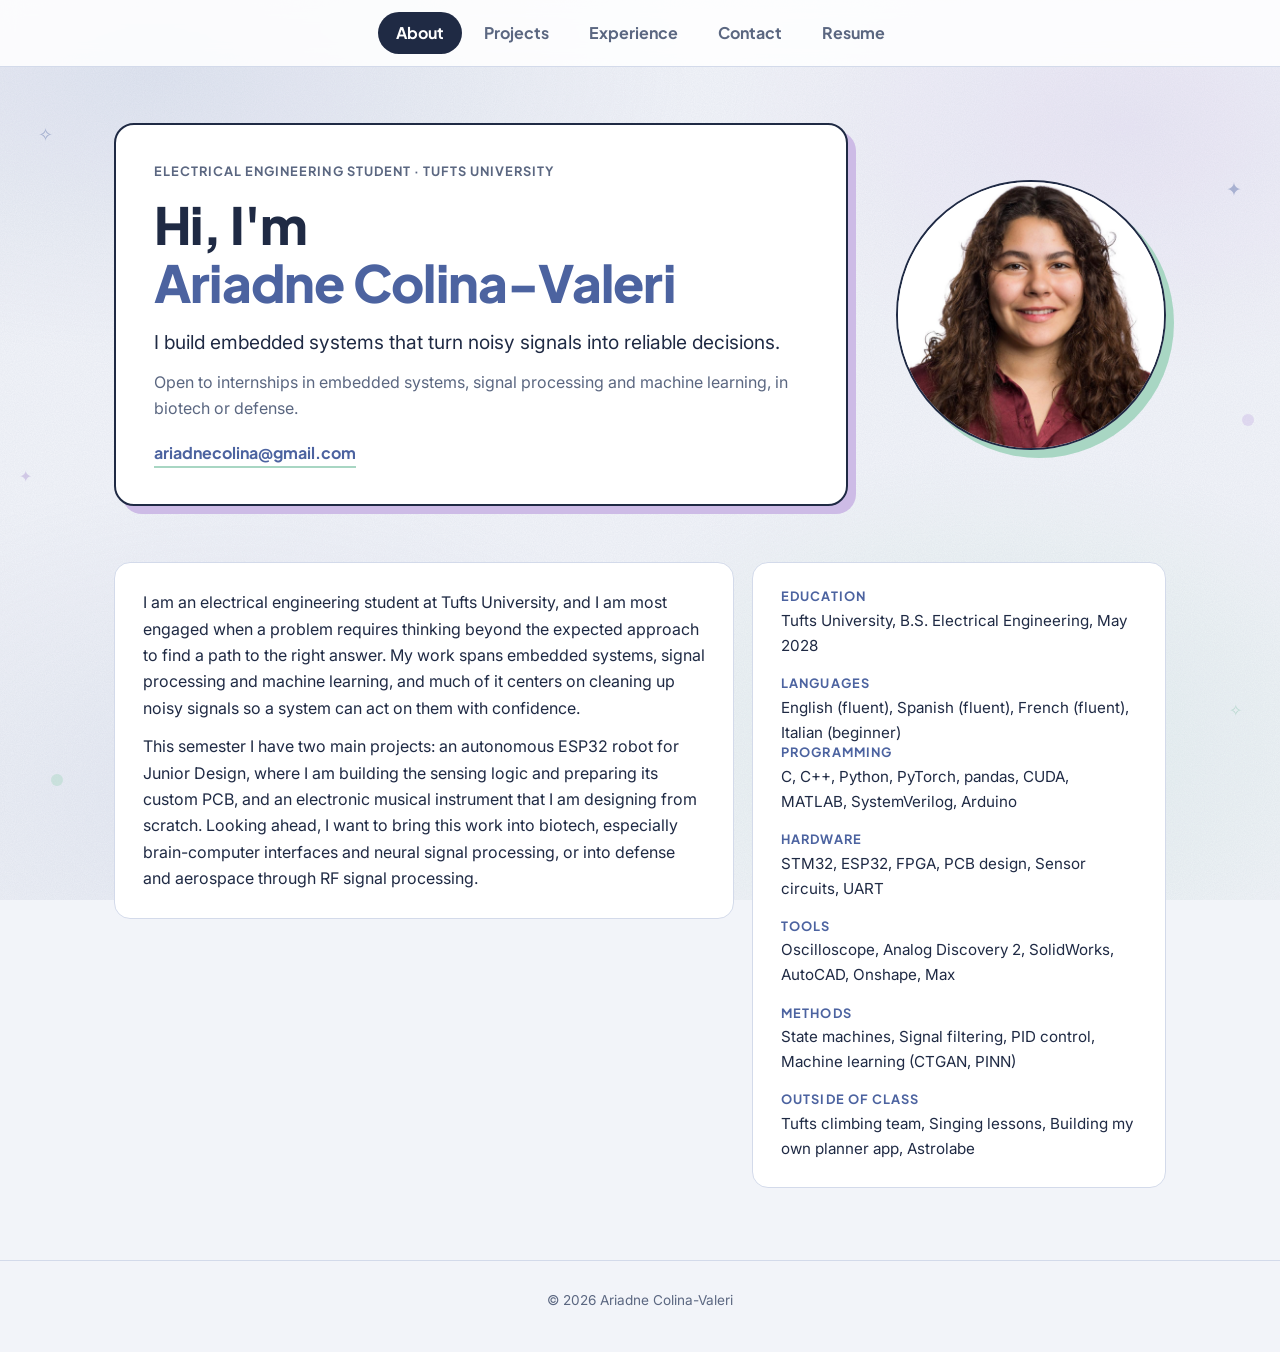
==== commit 2ac65eef: "Tone down the decoration: faint tint and a few stars on every page Replaces the About-only sky band," ====
--- a/index.html
+++ b/index.html
@@ -9,7 +9,7 @@
   <meta name="description" content="Portfolio of Ariadne Colina-Valeri, electrical engineering student at Tufts University.">
   <link rel="preconnect" href="https://fonts.googleapis.com">
   <link rel="preconnect" href="https://fonts.gstatic.com" crossorigin>
-  <link href="https://fonts.googleapis.com/css2?family=Baloo+2:wght@700;800&family=Caveat:wght@600;700&family=Inter:wght@400;500;600&family=Plus+Jakarta+Sans:wght@600;700;800&display=swap" rel="stylesheet">
+  <link href="https://fonts.googleapis.com/css2?family=Inter:wght@400;500;600&family=Plus+Jakarta+Sans:wght@600;700;800&display=swap" rel="stylesheet">
   <link rel="stylesheet" href="assets/css/style.css">
 </head>
 <body>
@@ -27,40 +27,9 @@
 
   <main>
     <div class="tab-panel" data-tab="about">
-      <!-- The About page keeps the watercolor sky: drifting shapes, little stars, and
-           Corona Borealis (the crown of Ariadne) twinkling in the corner. -->
-      <div class="sky">
-        <div class="sky-bits" aria-hidden="true">
-          <i class="float" style="top:9%; left:3%; width:26px; height:26px; background:var(--lilac); animation-delay:0.0s"></i>
-          <i class="float diamond" style="top:30%; left:47%; width:14px; height:14px; background:var(--sea); animation-delay:0.4s"></i>
-          <i class="float" style="top:6%; left:36%; width:16px; height:16px; background:var(--mist); animation-delay:0.8s"></i>
-          <i class="float" style="top:70%; left:5%; width:20px; height:20px; background:var(--sea); animation-delay:1.2s"></i>
-          <i class="float" style="top:12%; right:4%; width:30px; height:30px; background:var(--mist); animation-delay:1.6s"></i>
-          <i class="float diamond" style="top:58%; right:3%; width:18px; height:18px; background:var(--lilac); animation-delay:2.0s"></i>
-          <i class="float" style="top:78%; right:30%; width:22px; height:22px; background:var(--mist); animation-delay:2.4s"></i>
-          <i class="float" style="top:84%; left:42%; width:12px; height:12px; background:var(--lilac); animation-delay:2.8s"></i>
-          <b class="float star" style="top:5%; left:22%; font-size:1.4rem; animation-delay:0.0s">✧</b>
-          <b class="float star" style="top:16%; right:26%; font-size:1.7rem; animation-delay:0.6s">✦</b>
-          <b class="float star" style="top:62%; left:1.5%; font-size:1.1rem; animation-delay:1.2s">✦</b>
-          <b class="float star" style="top:74%; right:12%; font-size:1.3rem; animation-delay:1.8s">✧</b>
-          <b class="float star" style="top:40%; right:1.5%; font-size:1.1rem; animation-delay:2.4s">✧</b>
-          <b class="float star" style="top:88%; left:24%; font-size:1.2rem; animation-delay:3.0s">✦</b>
-          <svg class="crown" viewBox="0 0 200 92" aria-hidden="true">
-            <title>Corona Borealis, the crown of Ariadne</title>
-            <polyline points="12,22 36,52 70,70 106,74 142,64 170,42 188,16"/>
-            <g transform="translate(12,22) scale(0.55)"><path class="twinkle" style="animation-delay:0.00s" d="M0,-17 C1.4,-5 3.6,-1.6 9,0 C3.6,1.6 1.4,5 0,17 C-1.4,5 -3.6,1.6 -9,0 C-3.6,-1.6 -1.4,-5 0,-17 Z" fill="var(--blue)"/></g>
-            <g transform="translate(36,52) scale(0.6)"><path class="twinkle" style="animation-delay:0.45s" d="M0,-17 C1.4,-5 3.6,-1.6 9,0 C3.6,1.6 1.4,5 0,17 C-1.4,5 -3.6,1.6 -9,0 C-3.6,-1.6 -1.4,-5 0,-17 Z" fill="var(--lilac-deep)"/></g>
-            <g transform="translate(70,70) scale(0.6)"><path class="twinkle" style="animation-delay:0.90s" d="M0,-17 C1.4,-5 3.6,-1.6 9,0 C3.6,1.6 1.4,5 0,17 C-1.4,5 -3.6,1.6 -9,0 C-3.6,-1.6 -1.4,-5 0,-17 Z" fill="var(--sea-deep)"/></g>
-            <g transform="translate(106,74) scale(0.85)"><path class="twinkle" style="animation-delay:1.35s" d="M0,-17 C1.4,-5 3.6,-1.6 9,0 C3.6,1.6 1.4,5 0,17 C-1.4,5 -3.6,1.6 -9,0 C-3.6,-1.6 -1.4,-5 0,-17 Z" fill="var(--blue)"/></g>
-            <g transform="translate(142,64) scale(0.6)"><path class="twinkle" style="animation-delay:1.80s" d="M0,-17 C1.4,-5 3.6,-1.6 9,0 C3.6,1.6 1.4,5 0,17 C-1.4,5 -3.6,1.6 -9,0 C-3.6,-1.6 -1.4,-5 0,-17 Z" fill="var(--lilac-deep)"/></g>
-            <g transform="translate(170,42) scale(0.6)"><path class="twinkle" style="animation-delay:2.25s" d="M0,-17 C1.4,-5 3.6,-1.6 9,0 C3.6,1.6 1.4,5 0,17 C-1.4,5 -3.6,1.6 -9,0 C-3.6,-1.6 -1.4,-5 0,-17 Z" fill="var(--sea-deep)"/></g>
-            <g transform="translate(188,16) scale(0.55)"><path class="twinkle" style="animation-delay:2.70s" d="M0,-17 C1.4,-5 3.6,-1.6 9,0 C3.6,1.6 1.4,5 0,17 C-1.4,5 -3.6,1.6 -9,0 C-3.6,-1.6 -1.4,-5 0,-17 Z" fill="var(--blue)"/></g>
-          </svg>
-        </div>
       <section class="block hero">
         <div class="hero-card">
-          <p class="kicker" id="hero-kicker"></p>
-          <p class="sparkle" aria-hidden="true">✦ ✧ ✦</p>
+          <p class="eyebrow" id="hero-kicker"></p>
           <h1>Hi, I'm <span id="hero-name"></span></h1>
           <p class="lead" id="hero-tagline"></p>
           <p id="hero-seeking"></p>
@@ -68,10 +37,6 @@
         </div>
         <div class="hero-photo" id="hero-photo"></div>
       </section>
-        <svg class="wave" viewBox="0 0 1200 90" preserveAspectRatio="none" aria-hidden="true">
-          <path d="M0,45 C150,90 350,0 600,38 C850,75 1050,8 1200,45 L1200,90 L0,90 Z"></path>
-        </svg>
-      </div>
       <section class="block">
         <div class="about">
           <div class="panel reveal" id="about-text"></div>
--- a/assets/css/style.css
+++ b/assets/css/style.css
@@ -6,8 +6,8 @@
    Muted blue is the main color; lilac and sea green are the two playful accents. */
 :root{
   --ink:#1f2a44; --sub:#5b6781; --blue:#4c63a0; --blue-dark:#3b4f85; --blue-soft:#e9edf8;
-  --card:#ffffff; --line:#d8deeb; --bg:#f5f7fb;
-  --lilac:#cdbbe6; --sea:#a8d6c3; --mist:#cbd5ea; --lilac-deep:#a98fd0; --sea-deep:#6fb59a;
+  --card:#ffffff; --line:#d3daea; --bg:#f2f4f9;
+  --lilac:#cdbbe6; --sea:#a8d6c3; --mist:#c3cee6; --lilac-deep:#a98fd0; --sea-deep:#7dbfa6;
   --todo:#fff1a8;
   --display:"Plus Jakarta Sans","Segoe UI",sans-serif;
   --pop:5px 5px 0 var(--lilac);
@@ -16,13 +16,24 @@
 *{box-sizing:border-box; outline:none;}
 *:focus-visible{outline:2px solid var(--blue); outline-offset:2px; border-radius:4px;}
 
-/* Two soft washes of color sit behind everything, lilac top right and sea green bottom left. */
+/* The whole site sits on a faint watercolor wash: soft blooms of blue, lilac and sea green,
+   with a fine paper grain over them. Fixed behind everything, so pages scroll over it. */
 body::before{
-  content:""; position:fixed; inset:0; z-index:-1; pointer-events:none;
+  content:""; position:fixed; inset:0; z-index:-2; pointer-events:none;
   background:
-    radial-gradient(45% 40% at 92% 4%, rgba(205,187,230,0.38), transparent 70%),
-    radial-gradient(45% 40% at 4% 96%, rgba(168,214,195,0.32), transparent 70%);
-}
+    radial-gradient(60% 45% at 12% 8%, rgba(126,143,190,0.16), transparent 70%),
+    radial-gradient(45% 40% at 88% 14%, rgba(205,187,230,0.26), transparent 70%),
+    radial-gradient(50% 45% at 78% 82%, rgba(168,214,195,0.22), transparent 70%),
+    radial-gradient(55% 50% at 18% 88%, rgba(126,143,190,0.12), transparent 70%),
+    url("data:image/svg+xml,%3Csvg xmlns='http://www.w3.org/2000/svg' width='240' height='240'%3E%3Cfilter id='g'%3E%3CfeTurbulence type='fractalNoise' baseFrequency='0.9' numOctaves='2' stitchTiles='stitch'/%3E%3CfeColorMatrix values='0 0 0 0 0.2  0 0 0 0 0.25  0 0 0 0 0.4  0 0 0 0.09 0'/%3E%3C/filter%3E%3Crect width='240' height='240' filter='url(%23g)'/%3E%3C/svg%3E");
+}
+/* A few small stars drift slowly behind every page (main.js places them). */
+.sky-bits{position:fixed; inset:0; z-index:-1; pointer-events:none; overflow:hidden;}
+.float{position:absolute; display:block; border-radius:50%; opacity:0.45; animation:gentle-float 6s ease-in-out infinite;}
+.float.diamond{border-radius:5px; rotate:45deg;}
+.float.star{color:var(--blue); opacity:0.4; border-radius:0; line-height:1; font-style:normal;}
+@keyframes gentle-float{ 0%,100%{transform:translateY(0) rotate(0deg);} 50%{transform:translateY(-6px) rotate(6deg);} }
+@media (prefers-reduced-motion: reduce){ .float{animation:none;} }
 body{
   font-family:"Inter","Segoe UI",sans-serif; font-size:1rem; line-height:1.65;
   background:var(--bg); color:var(--ink); margin:0; -webkit-font-smoothing:antialiased;
@@ -94,40 +105,10 @@
 .panel li{padding-left:20px; position:relative;}
 .panel li::before{content:""; position:absolute; left:2px; top:0.62em; width:7px; height:7px; border-radius:2px; background:var(--lilac);}
 
-/* ===================== About: the watercolor sky ===================== */
-/* Only the About page gets this: soft blooms of blue, lilac and sea green over a dot grid,
-   with shapes and stars drifting slowly and a wave along the bottom edge. */
-.sky{
-  position:relative; overflow:hidden; padding-bottom:150px;
-  background:
-    radial-gradient(55% 60% at 10% 10%, rgba(126,143,190,0.30), transparent 70%),
-    radial-gradient(45% 55% at 90% 16%, rgba(205,187,230,0.50), transparent 70%),
-    radial-gradient(50% 60% at 76% 96%, rgba(168,214,195,0.45), transparent 70%),
-    radial-gradient(var(--mist) 1.5px, transparent 1.5px) 0 0 / 25px 25px,
-    #eef1f8;
-}
-.sky .hero{position:relative; z-index:1; padding-top:64px;}
-.sky-bits{position:absolute; inset:0; pointer-events:none;}
-.float{position:absolute; display:block; border-radius:50%; opacity:0.75; animation:gentle-float 5s ease-in-out infinite;}
-.float.diamond{border-radius:5px; rotate:45deg;}
-.float.star{font-weight:400; color:var(--blue); opacity:0.6; border-radius:0; line-height:1;}
-.float.star:nth-of-type(2n){color:var(--lilac-deep);}
-@keyframes gentle-float{ 0%,100%{transform:translateY(0) rotate(0deg);} 50%{transform:translateY(-9px) rotate(8deg);} }
-.crown{position:absolute; left:50%; margin-left:-95px; bottom:58px; width:190px; overflow:visible; filter:drop-shadow(0 0 3px rgba(255,255,255,0.9));}
-.crown polyline{fill:none; stroke:rgba(76,99,160,0.35); stroke-width:1; stroke-linecap:round;}
-.twinkle{animation:twinkle 3.4s ease-in-out infinite; transform-box:fill-box; transform-origin:50% 50%;}
-@keyframes twinkle{ 0%,100%{transform:scale(1); opacity:1;} 50%{transform:scale(0.7); opacity:0.5;} }
-.wave{position:absolute; left:0; bottom:-1px; width:100%; height:60px; display:block;}
-.wave path{fill:var(--bg);}
-.kicker{font-family:"Caveat",cursive; font-size:1.55rem; font-weight:700; color:var(--blue); line-height:1.2; margin:0;}
-.sparkle{color:var(--lilac-deep); font-size:1.1rem; letter-spacing:0.2em; margin:2px 0 10px;}
-.sky .hero h1{font-family:"Baloo 2",var(--display); letter-spacing:-0.01em;}
-@media (prefers-reduced-motion: reduce){ .float, .twinkle{animation:none;} }
-
 /* ===================== About: hello, photo, then the details ===================== */
 .hero{display:flex; align-items:center; gap:48px;}
 /* The hello card and the photo get a solid offset shadow, like a sticker. */
-.hero-card{flex:1; background:rgba(255,255,255,0.92); border:2px solid var(--ink); border-radius:24px; padding:32px 38px 34px; box-shadow:8px 8px 0 var(--lilac);}
+.hero-card{flex:1; background:var(--card); border:2px solid var(--ink); border-radius:20px; padding:36px 38px; box-shadow:8px 8px 0 var(--lilac);}
 .hero h1{font-size:clamp(2.1rem, 4.6vw, 3.2rem); font-weight:800; margin-bottom:16px;}
 .hero h1 span{color:var(--blue); display:block;}
 .hero-card p{color:var(--sub);}
@@ -216,10 +197,6 @@
   nav.top a{font-size:0.9rem; padding:6px 10px;}
   section.block{padding:36px 16px 0;}
   .hero{flex-direction:column-reverse; align-items:flex-start; gap:28px;}
-  .sky .hero{padding-top:36px;}
-  .crown{width:130px; margin-left:0; left:auto; right:6%; bottom:auto; top:48px;}
-  .sky{padding-bottom:90px;}
-  .kicker{font-size:1.35rem;}
   .hero-card{padding:26px 22px; box-shadow:6px 6px 0 var(--lilac);}
   .hero-photo img{width:170px; height:170px; box-shadow:6px 6px 0 var(--sea);}
   .panel{padding:22px 20px;}
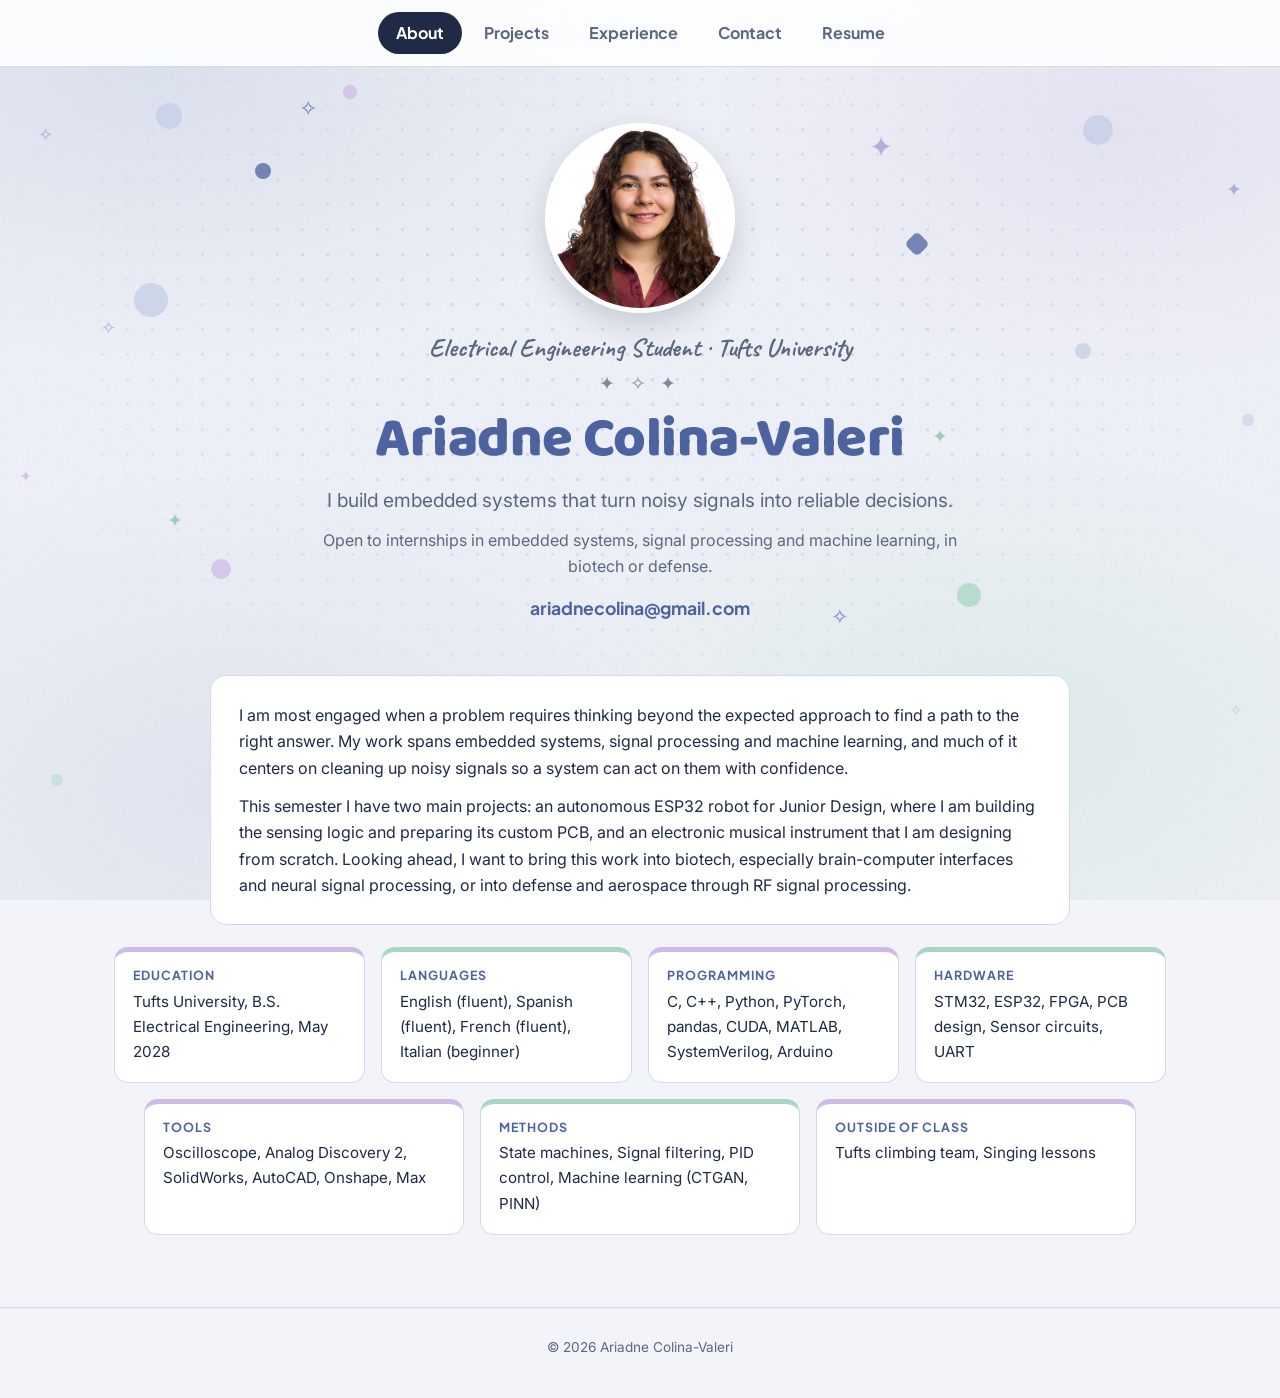
==== commit 59ac276f: "Rework About, Experience and Contact; rebuild Astrolabe page; cut repeats About opens centered with " ====
--- a/index.html
+++ b/index.html
@@ -9,7 +9,7 @@
   <meta name="description" content="Portfolio of Ariadne Colina-Valeri, electrical engineering student at Tufts University.">
   <link rel="preconnect" href="https://fonts.googleapis.com">
   <link rel="preconnect" href="https://fonts.gstatic.com" crossorigin>
-  <link href="https://fonts.googleapis.com/css2?family=Inter:wght@400;500;600&family=Plus+Jakarta+Sans:wght@600;700;800&display=swap" rel="stylesheet">
+  <link href="https://fonts.googleapis.com/css2?family=Baloo+2:wght@700;800&family=Caveat:wght@600;700&family=Inter:wght@400;500;600&family=Plus+Jakarta+Sans:wght@600;700;800&display=swap" rel="stylesheet">
   <link rel="stylesheet" href="assets/css/style.css">
 </head>
 <body>
@@ -27,27 +27,18 @@
 
   <main>
     <div class="tab-panel" data-tab="about">
-      <section class="block hero">
-        <div class="hero-card">
-          <p class="eyebrow" id="hero-kicker"></p>
-          <h1>Hi, I'm <span id="hero-name"></span></h1>
-          <p class="lead" id="hero-tagline"></p>
-          <p id="hero-seeking"></p>
-          <a class="hero-email" id="hero-email" href="#"></a>
-        </div>
+      <section class="hero" id="hero">
         <div class="hero-photo" id="hero-photo"></div>
+        <p class="kicker" id="hero-kicker"></p>
+        <p class="sparkle" aria-hidden="true">✦ ✧ ✦</p>
+        <h1 id="hero-name"></h1>
+        <p class="lead" id="hero-tagline"></p>
+        <p id="hero-seeking"></p>
+        <a class="hero-email" id="hero-email" href="#"></a>
       </section>
-      <section class="block">
-        <div class="about">
-          <div class="panel reveal" id="about-text"></div>
-          <aside class="panel reveal">
-            <h3>Education</h3>
-            <p id="about-edu"></p>
-            <h3>Languages</h3>
-            <p id="about-lang"></p>
-            <div id="skills"></div>
-          </aside>
-        </div>
+      <section class="block about">
+        <div class="panel reveal" id="about-text"></div>
+        <div class="facts-row" id="about-facts"></div>
       </section>
     </div>
 
@@ -55,7 +46,6 @@
       <section class="block" id="progress-block">
         <div class="section-head">
           <h2>Currently building</h2>
-          <p>My two main projects this semester.</p>
         </div>
         <div class="card-grid two" id="progress-grid"></div>
       </section>
@@ -79,7 +69,7 @@
         <h2>Contact</h2>
         <p id="contact-note"></p>
       </div>
-      <div class="btn-row" id="contact-links"></div>
+      <div class="contact-grid" id="contact-links"></div>
     </section>
   </main>
 
--- a/assets/css/style.css
+++ b/assets/css/style.css
@@ -67,11 +67,11 @@
 /* ===================== Shared pieces ===================== */
 section.block{max-width:1100px; margin:0 auto; padding:56px 24px 0;}
 main > :last-child, .tab-panel > :last-child{padding-bottom:72px;}
-.section-head{margin-bottom:28px;}
+.section-head{margin-bottom:28px; text-align:center;}
 .section-head h2{font-size:2rem; font-weight:800;}
 /* A short two-color bar under each heading. */
-.section-head h2::after{content:""; display:block; width:56px; height:5px; border-radius:99px; margin-top:12px; background:linear-gradient(90deg, var(--lilac) 50%, var(--sea) 50%);}
-.section-head p{color:var(--sub); margin:14px 0 0; max-width:640px;}
+.section-head h2::after{content:""; display:block; width:56px; height:5px; border-radius:99px; margin:12px auto 0; background:linear-gradient(90deg, var(--lilac) 50%, var(--sea) 50%);}
+.section-head p{color:var(--sub); margin:14px auto 0; max-width:640px;}
 .eyebrow{font-family:var(--display); font-size:0.8rem; font-weight:700; letter-spacing:0.08em; text-transform:uppercase; color:var(--blue); margin:0 0 12px;}
 .lead{font-size:1.2rem; color:var(--ink); line-height:1.5;}
 
@@ -105,24 +105,33 @@
 .panel li{padding-left:20px; position:relative;}
 .panel li::before{content:""; position:absolute; left:2px; top:0.62em; width:7px; height:7px; border-radius:2px; background:var(--lilac);}
 
-/* ===================== About: hello, photo, then the details ===================== */
-.hero{display:flex; align-items:center; gap:48px;}
-/* The hello card and the photo get a solid offset shadow, like a sticker. */
-.hero-card{flex:1; background:var(--card); border:2px solid var(--ink); border-radius:20px; padding:36px 38px; box-shadow:8px 8px 0 var(--lilac);}
-.hero h1{font-size:clamp(2.1rem, 4.6vw, 3.2rem); font-weight:800; margin-bottom:16px;}
-.hero h1 span{color:var(--blue); display:block;}
-.hero-card p{color:var(--sub);}
-.hero-card .lead{color:var(--ink);}
-.hero-email{display:inline-block; margin-top:6px; font-family:var(--display); font-weight:700; color:var(--blue); text-decoration:none; border-bottom:2px solid var(--sea);}
-.hero-email:hover{color:var(--blue-dark); border-color:var(--lilac);}
-.hero-photo{flex:0 0 auto;}
-.hero-photo img{width:270px; height:270px; border-radius:50%; object-fit:cover; object-position:center 20%; border:2px solid var(--ink); box-shadow:8px 8px 0 var(--sea);}
-.about{display:grid; gap:18px; align-items:start;}
-@media (min-width:820px){ .about{grid-template-columns:1.5fr 1fr;} }
-.about .panel{margin:0;}
-.about aside h3{font-size:0.8rem; font-weight:700; letter-spacing:0.08em; text-transform:uppercase; color:var(--blue); margin:18px 0 4px;}
-.about aside h3:first-child{margin-top:0;}
-.about aside p{margin:0; font-size:0.95rem;}
+/* ===================== About: photo, name, then the details ===================== */
+/* Everything is centered, with stars and soft shapes drifting around it over a faint dot grid. */
+.hero{position:relative; z-index:0; max-width:1100px; margin:0 auto; padding:56px 24px 44px; text-align:center;}
+.hero::before{
+  content:""; position:absolute; inset:0; z-index:-1; pointer-events:none; opacity:0.6;
+  background:radial-gradient(var(--mist) 1.5px, transparent 1.5px) 0 0 / 25px 25px;
+  -webkit-mask-image:radial-gradient(70% 70% at 50% 45%, #000 40%, transparent); mask-image:radial-gradient(70% 70% at 50% 45%, #000 40%, transparent);
+}
+.hero-bits{position:absolute; inset:0; z-index:-1; pointer-events:none;}
+.hero-bits .float{opacity:0.75;}
+.hero-bits .float.star{opacity:0.7;}
+.hero-photo img{width:190px; height:190px; border-radius:50%; object-fit:cover; object-position:center 20%; margin:0 auto 20px; border:5px solid var(--card); box-shadow:0 12px 28px rgba(31,42,68,0.18);}
+.kicker{font-family:"Caveat",cursive; font-size:1.6rem; font-weight:700; color:var(--blue); line-height:1.2; margin:0;}
+.sparkle{color:var(--blue); opacity:0.75; font-size:1.2rem; letter-spacing:0.25em; margin:4px 0 8px;}
+.hero h1{font-family:"Baloo 2",var(--display); font-size:clamp(2.3rem, 5.4vw, 3.5rem); font-weight:800; color:var(--blue); letter-spacing:-0.01em; margin-bottom:14px;}
+.hero p{color:var(--sub); max-width:640px; margin-left:auto; margin-right:auto;}
+.hero-email{display:inline-block; margin-top:2px; font-family:var(--display); font-weight:700; font-size:1.1rem; color:var(--blue); text-decoration:none;}
+.hero-email:hover{color:var(--blue-dark); text-decoration:underline;}
+section.about{padding-top:8px;}
+.about > .panel{max-width:860px; margin:0 auto 22px;}
+/* Education, languages and skills sit side by side as small blocks. */
+.facts-row{display:flex; flex-wrap:wrap; justify-content:center; gap:16px;}
+.facts-row > *{flex:1 1 230px; max-width:320px;}
+.fact{background:var(--card); border:1px solid var(--line); border-top:5px solid var(--lilac); border-radius:14px; padding:16px 18px 18px; transition:opacity 0.6s ease, transform 0.6s ease;}
+.fact:nth-child(even){border-top-color:var(--sea);}
+.fact h3{font-size:0.78rem; font-weight:700; letter-spacing:0.08em; text-transform:uppercase; color:var(--blue); margin-bottom:6px;}
+.fact p{margin:0; font-size:0.95rem;}
 
 /* ===================== Project cards ===================== */
 .card-grid{display:grid; grid-template-columns:repeat(auto-fill, minmax(300px, 1fr)); gap:22px;}
@@ -142,20 +151,30 @@
 .card-meta .badge{margin:0;}
 .card-body h3{font-size:1.3rem; font-weight:700;}
 .card-date{font-size:0.85rem; color:var(--sub); margin:6px 0 0;}
-.card-body > p{color:var(--sub); font-size:0.95rem; margin:10px 0 0;}
+.card-body > p{color:var(--sub); font-size:0.95rem; margin:10px 0 18px;}
 /* Key results: the number in bold, then what it means. */
 .results{list-style:none; margin:14px 0 0; padding:0; display:grid; gap:6px; font-size:0.92rem;}
 .results strong{font-family:var(--display); font-size:1.05rem; color:var(--blue);}
-/* The tools a project used: a small label, then plain text. */
-.card-body .tools{margin-top:auto; padding-top:16px; font-size:0.88rem; color:var(--ink);}
-.card-body .tools::before{content:""; display:block; border-top:1px solid var(--line); margin-bottom:14px;}
-.tools span{display:block; font-size:0.72rem; font-weight:700; letter-spacing:0.08em; text-transform:uppercase; color:var(--sub); margin-bottom:2px;}
+/* The bottom of a card: the project's field, and the way in. */
+.card-foot{margin-top:auto !important; padding-top:14px; border-top:1px solid var(--line); display:flex; justify-content:flex-end; align-items:baseline; gap:12px; font-size:0.85rem;}
+.card-foot span{color:var(--sub);}
+.card-foot b{font-family:var(--display); font-weight:700; color:var(--blue); white-space:nowrap;}
+.card:hover .card-foot b{text-decoration:underline;}
 /* Projects still being built have no picture yet, so they get a colored top edge. */
 .card-grid.two .card{border-top:6px solid var(--sea);}
 .card-grid.two .card:nth-child(even){border-top-color:var(--lilac);}
 
 /* ===================== Experience, contact, footer ===================== */
-#experience-list{max-width:820px;}
+#experience-list{max-width:820px; margin:0 auto;}
+.group-title{font-size:0.9rem; font-weight:700; letter-spacing:0.1em; text-transform:uppercase; color:var(--blue); text-align:center; margin:34px 0 16px;}
+.group-title:first-child{margin-top:0;}
+/* Contact: one block per way to reach me. */
+.contact-grid{display:flex; flex-wrap:wrap; justify-content:center; gap:16px; max-width:860px; margin:0 auto;}
+.contact-grid > *{flex:1 1 230px; max-width:280px;}
+.way{display:block; background:var(--card); border:1px solid var(--line); border-radius:14px; padding:18px 20px; text-decoration:none; font-weight:600; overflow-wrap:anywhere; transition:transform 0.2s ease, box-shadow 0.2s ease, border-color 0.2s ease;}
+.way span{display:block; font-family:var(--display); font-size:0.78rem; font-weight:700; letter-spacing:0.08em; text-transform:uppercase; color:var(--blue); margin-bottom:4px;}
+a.way:hover{transform:translate(-3px,-3px); box-shadow:var(--pop); border-color:var(--ink);}
+a.way:nth-child(even):hover{box-shadow:5px 5px 0 var(--sea);}
 footer.site{text-align:center; padding:28px 24px 40px; color:var(--sub); font-size:0.85rem; border-top:1px solid var(--line);}
 
 /* ===================== Project page ===================== */
@@ -196,9 +215,9 @@
   nav.top{gap:2px;}
   nav.top a{font-size:0.9rem; padding:6px 10px;}
   section.block{padding:36px 16px 0;}
-  .hero{flex-direction:column-reverse; align-items:flex-start; gap:28px;}
-  .hero-card{padding:26px 22px; box-shadow:6px 6px 0 var(--lilac);}
-  .hero-photo img{width:170px; height:170px; box-shadow:6px 6px 0 var(--sea);}
+  .hero{padding:36px 16px 32px;}
+  .hero-photo img{width:150px; height:150px;}
+  .kicker{font-size:1.35rem;}
   .panel{padding:22px 20px;}
   .project{padding:36px 16px 56px;}
   .card-grid{grid-template-columns:1fr;}
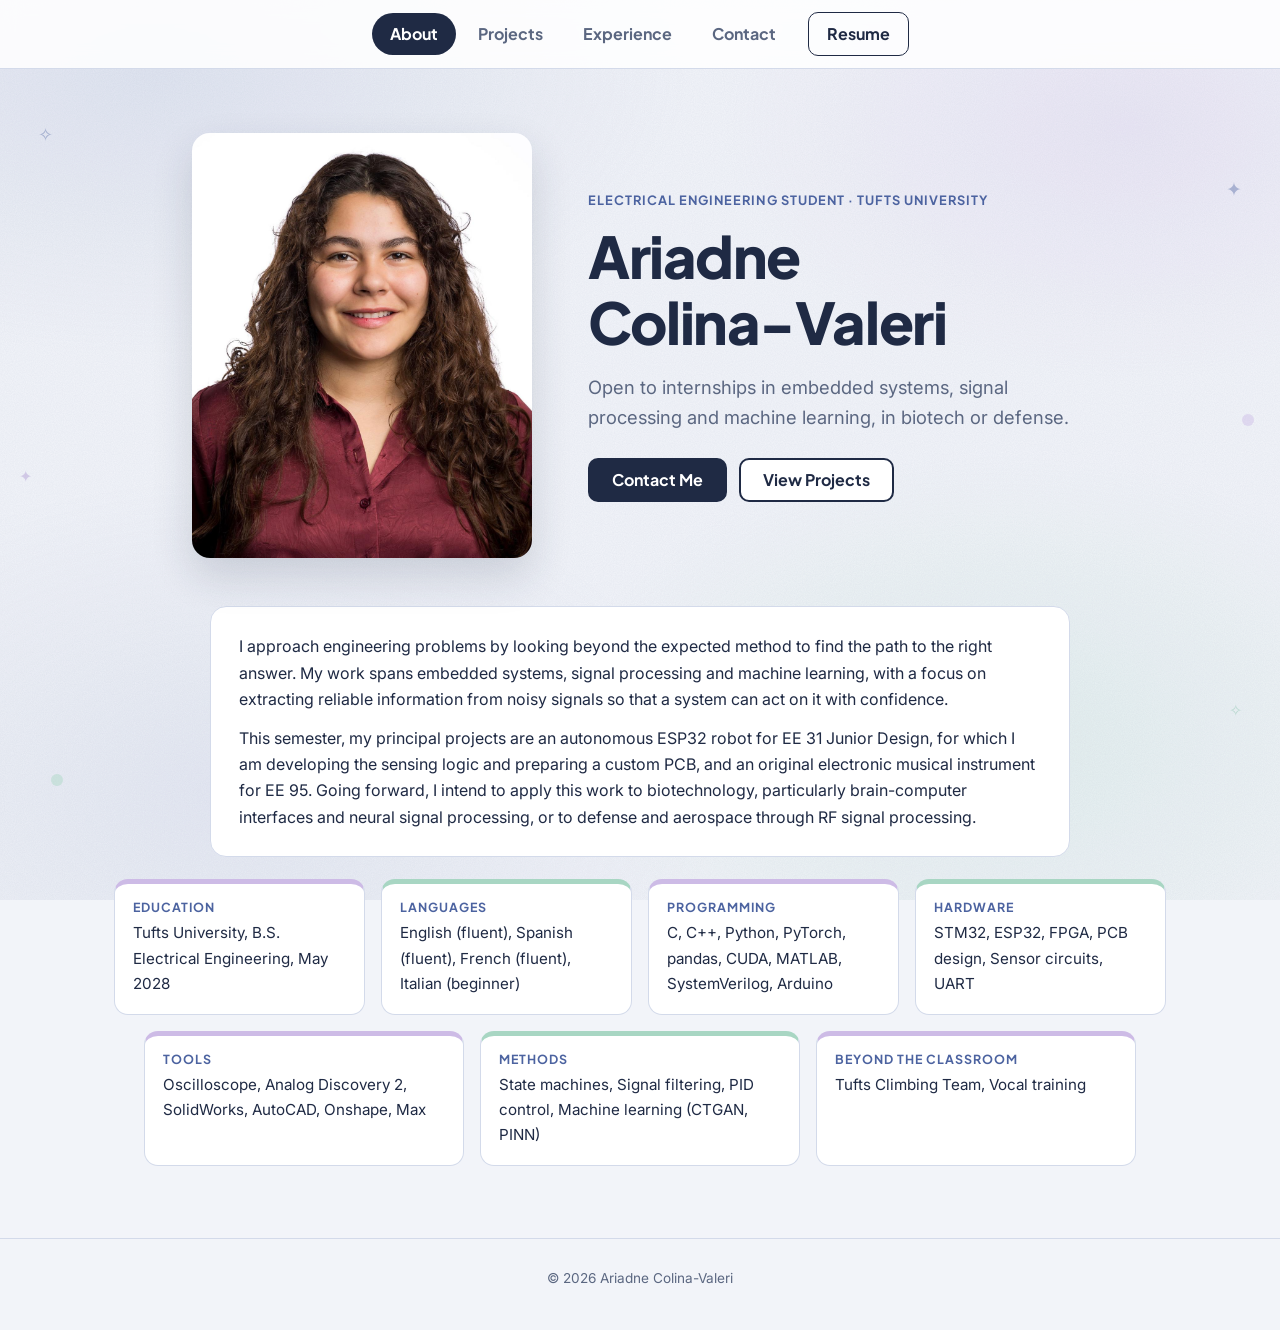
==== commit d30b3989: "Professional rewrite and layout: photo beside name, project filters Rewrites all site and PDF text i" ====
--- a/index.html
+++ b/index.html
@@ -9,7 +9,7 @@
   <meta name="description" content="Portfolio of Ariadne Colina-Valeri, electrical engineering student at Tufts University.">
   <link rel="preconnect" href="https://fonts.googleapis.com">
   <link rel="preconnect" href="https://fonts.gstatic.com" crossorigin>
-  <link href="https://fonts.googleapis.com/css2?family=Baloo+2:wght@700;800&family=Caveat:wght@600;700&family=Inter:wght@400;500;600&family=Plus+Jakarta+Sans:wght@600;700;800&display=swap" rel="stylesheet">
+  <link href="https://fonts.googleapis.com/css2?family=Inter:wght@400;500;600&family=Plus+Jakarta+Sans:wght@600;700;800&display=swap" rel="stylesheet">
   <link rel="stylesheet" href="assets/css/style.css">
 </head>
 <body>
@@ -20,7 +20,7 @@
         <a href="#projects">Projects</a>
         <a href="#experience">Experience</a>
         <a href="#contact">Contact</a>
-        <a id="nav-resume" href="#" target="_blank" rel="noopener">Resume</a>
+        <a class="nav-resume" id="nav-resume" href="#" target="_blank" rel="noopener">Resume</a>
       </nav>
     </header>
   </div>
@@ -29,12 +29,16 @@
     <div class="tab-panel" data-tab="about">
       <section class="hero" id="hero">
         <div class="hero-photo" id="hero-photo"></div>
-        <p class="kicker" id="hero-kicker"></p>
-        <p class="sparkle" aria-hidden="true">✦ ✧ ✦</p>
-        <h1 id="hero-name"></h1>
-        <p class="lead" id="hero-tagline"></p>
-        <p id="hero-seeking"></p>
-        <a class="hero-email" id="hero-email" href="#"></a>
+        <div class="hero-text">
+          <p class="eyebrow" id="hero-kicker"></p>
+          <h1 id="hero-name"></h1>
+          <p class="lead" id="hero-tagline"></p>
+          <p class="hero-seeking" id="hero-seeking"></p>
+          <div class="btn-row">
+            <a class="btn" id="hero-email" href="#">Contact Me</a>
+            <a class="btn secondary" href="#projects">View Projects</a>
+          </div>
+        </div>
       </section>
       <section class="block about">
         <div class="panel reveal" id="about-text"></div>
@@ -43,16 +47,18 @@
     </div>
 
     <div class="tab-panel" data-tab="projects" hidden>
+      <a class="corner-link" id="portfolio-link" href="#" target="_blank" rel="noopener">Download Portfolio (PDF)</a>
       <section class="block" id="progress-block">
         <div class="section-head">
-          <h2>Currently building</h2>
+          <h2>Current Projects</h2>
         </div>
         <div class="card-grid two" id="progress-grid"></div>
       </section>
       <section class="block">
         <div class="section-head">
-          <h2>Projects</h2>
+          <h2>Selected Projects</h2>
         </div>
+        <div class="filters" id="project-filters" role="group" aria-label="Filter projects by field"></div>
         <div class="card-grid" id="project-grid"></div>
       </section>
     </div>
--- a/assets/css/style.css
+++ b/assets/css/style.css
@@ -62,6 +62,8 @@
 }
 nav.top a:hover{color:var(--blue); background:var(--blue-soft);}
 nav.top a.active{background:var(--ink); color:#fff;}
+nav.top a.nav-resume{margin-left:10px; border:1.5px solid var(--ink); color:var(--ink); border-radius:10px;}
+nav.top a.nav-resume:hover{background:var(--ink); color:#fff;}
 .tab-panel[hidden], [hidden]{display:none !important;}
 
 /* ===================== Shared pieces ===================== */
@@ -70,7 +72,7 @@
 .section-head{margin-bottom:28px; text-align:center;}
 .section-head h2{font-size:2rem; font-weight:800;}
 /* A short two-color bar under each heading. */
-.section-head h2::after{content:""; display:block; width:56px; height:5px; border-radius:99px; margin:12px auto 0; background:linear-gradient(90deg, var(--lilac) 50%, var(--sea) 50%);}
+.section-head h2::after{content:""; display:block; width:44px; height:3px; border-radius:99px; margin:14px auto 0; background:var(--blue); opacity:0.6;}
 .section-head p{color:var(--sub); margin:14px auto 0; max-width:640px;}
 .eyebrow{font-family:var(--display); font-size:0.8rem; font-weight:700; letter-spacing:0.08em; text-transform:uppercase; color:var(--blue); margin:0 0 12px;}
 .lead{font-size:1.2rem; color:var(--ink); line-height:1.5;}
@@ -80,9 +82,9 @@
   padding:10px 22px; font-family:var(--display); font-weight:700; font-size:1rem; line-height:1.2; text-decoration:none;
   transition:transform 0.15s ease, box-shadow 0.15s ease;
 }
-.btn:hover{transform:translate(-2px,-2px); box-shadow:4px 4px 0 var(--lilac);}
+.btn:hover{transform:translateY(-2px); box-shadow:0 10px 22px rgba(31,42,68,0.18);}
 .btn.secondary{background:var(--card); color:var(--ink);}
-.btn.secondary:hover{box-shadow:4px 4px 0 var(--sea);}
+.btn.secondary:hover{box-shadow:0 10px 22px rgba(31,42,68,0.12);}
 .btn-row{display:flex; gap:12px; flex-wrap:wrap; margin-top:20px;}
 
 .badge{
@@ -105,24 +107,13 @@
 .panel li{padding-left:20px; position:relative;}
 .panel li::before{content:""; position:absolute; left:2px; top:0.62em; width:7px; height:7px; border-radius:2px; background:var(--lilac);}
 
-/* ===================== About: photo, name, then the details ===================== */
-/* Everything is centered, with stars and soft shapes drifting around it over a faint dot grid. */
-.hero{position:relative; z-index:0; max-width:1100px; margin:0 auto; padding:56px 24px 44px; text-align:center;}
-.hero::before{
-  content:""; position:absolute; inset:0; z-index:-1; pointer-events:none; opacity:0.6;
-  background:radial-gradient(var(--mist) 1.5px, transparent 1.5px) 0 0 / 25px 25px;
-  -webkit-mask-image:radial-gradient(70% 70% at 50% 45%, #000 40%, transparent); mask-image:radial-gradient(70% 70% at 50% 45%, #000 40%, transparent);
-}
-.hero-bits{position:absolute; inset:0; z-index:-1; pointer-events:none;}
-.hero-bits .float{opacity:0.75;}
-.hero-bits .float.star{opacity:0.7;}
-.hero-photo img{width:190px; height:190px; border-radius:50%; object-fit:cover; object-position:center 20%; margin:0 auto 20px; border:5px solid var(--card); box-shadow:0 12px 28px rgba(31,42,68,0.18);}
-.kicker{font-family:"Caveat",cursive; font-size:1.6rem; font-weight:700; color:var(--blue); line-height:1.2; margin:0;}
-.sparkle{color:var(--blue); opacity:0.75; font-size:1.2rem; letter-spacing:0.25em; margin:4px 0 8px;}
-.hero h1{font-family:"Baloo 2",var(--display); font-size:clamp(2.3rem, 5.4vw, 3.5rem); font-weight:800; color:var(--blue); letter-spacing:-0.01em; margin-bottom:14px;}
-.hero p{color:var(--sub); max-width:640px; margin-left:auto; margin-right:auto;}
-.hero-email{display:inline-block; margin-top:2px; font-family:var(--display); font-weight:700; font-size:1.1rem; color:var(--blue); text-decoration:none;}
-.hero-email:hover{color:var(--blue-dark); text-decoration:underline;}
+/* ===================== About: photo beside name, focus and a way to get in touch ===================== */
+/* Photo and text sit side by side as one block, centered on the page. */
+.hero{max-width:1100px; margin:0 auto; padding:64px 24px 40px; display:grid; grid-template-columns:auto minmax(0, 500px); justify-content:center; gap:56px; align-items:center;}
+.hero-photo img{width:340px; max-width:100%; aspect-ratio:4/5; object-fit:cover; object-position:center 22%; border-radius:18px; box-shadow:0 18px 40px rgba(31,42,68,0.16);}
+.hero h1{font-size:clamp(2.4rem, 5vw, 3.6rem); font-weight:800; letter-spacing:-0.025em; margin-bottom:16px;}
+.hero .hero-seeking{font-size:1.15rem; color:var(--sub); max-width:520px; margin-bottom:6px;}
+.hero .btn-row{margin-top:26px;}
 section.about{padding-top:8px;}
 .about > .panel{max-width:860px; margin:0 auto 22px;}
 /* Education, languages and skills sit side by side as small blocks. */
@@ -133,7 +124,22 @@
 .fact h3{font-size:0.78rem; font-weight:700; letter-spacing:0.08em; text-transform:uppercase; color:var(--blue); margin-bottom:6px;}
 .fact p{margin:0; font-size:0.95rem;}
 
+/* The condensed, one-project-per-page PDF, offered in the corner of the Projects tab. */
+.tab-panel{position:relative;}
+.corner-link{
+  position:absolute; top:22px; right:max(24px, calc((100% - 1052px) / 2)); z-index:2; background:var(--card); color:var(--ink); border:2px solid var(--ink); border-radius:10px;
+  padding:8px 16px; font-family:var(--display); font-weight:700; font-size:0.92rem; text-decoration:none;
+  transition:transform 0.15s ease, box-shadow 0.15s ease;
+}
+.corner-link:hover{background:var(--ink); color:#fff;}
+@media (max-width:760px){ .corner-link{position:static; display:block; width:max-content; margin:18px auto 0;} }
+
 /* ===================== Project cards ===================== */
+/* Filter buttons above the finished projects. */
+.filters{display:flex; flex-wrap:wrap; justify-content:center; gap:10px; margin:-6px 0 30px;}
+.filters button{font:600 0.9rem var(--display); color:var(--ink); background:var(--card); border:1px solid var(--line); border-radius:999px; padding:8px 18px; cursor:pointer; transition:background 0.15s ease, color 0.15s ease, border-color 0.15s ease;}
+.filters button:hover{border-color:var(--blue); color:var(--blue);}
+.filters button.on{background:var(--ink); border-color:var(--ink); color:#fff;}
 .card-grid{display:grid; grid-template-columns:repeat(auto-fill, minmax(300px, 1fr)); gap:22px;}
 .card-grid.two{grid-template-columns:repeat(auto-fit, minmax(300px, 1fr));}
 .card{
@@ -141,8 +147,8 @@
   text-decoration:none; display:flex; flex-direction:column;
   transition:opacity 0.6s ease, transform 0.2s ease, box-shadow 0.2s ease, border-color 0.2s ease;
 }
-.card.in-view:hover{transform:translate(-3px,-3px); box-shadow:var(--pop); border-color:var(--ink);}
-.card-grid .card:nth-child(even).in-view:hover{box-shadow:5px 5px 0 var(--sea);}
+.card.in-view:hover{transform:translateY(-4px); box-shadow:0 16px 32px rgba(31,42,68,0.12); border-color:var(--mist);}
+.card[hidden]{display:none;}
 .card-img{background:var(--blue-soft); border-bottom:1px solid var(--line); overflow:hidden;}
 .card-img img{width:100%; aspect-ratio:16/10; object-fit:cover;}
 .card-img .ph{aspect-ratio:16/10; min-height:0; border-radius:0; border:none;}
@@ -161,8 +167,7 @@
 .card-foot b{font-family:var(--display); font-weight:700; color:var(--blue); white-space:nowrap;}
 .card:hover .card-foot b{text-decoration:underline;}
 /* Projects still being built have no picture yet, so they get a colored top edge. */
-.card-grid.two .card{border-top:6px solid var(--sea);}
-.card-grid.two .card:nth-child(even){border-top-color:var(--lilac);}
+
 
 /* ===================== Experience, contact, footer ===================== */
 #experience-list{max-width:820px; margin:0 auto;}
@@ -173,8 +178,7 @@
 .contact-grid > *{flex:1 1 230px; max-width:280px;}
 .way{display:block; background:var(--card); border:1px solid var(--line); border-radius:14px; padding:18px 20px; text-decoration:none; font-weight:600; overflow-wrap:anywhere; transition:transform 0.2s ease, box-shadow 0.2s ease, border-color 0.2s ease;}
 .way span{display:block; font-family:var(--display); font-size:0.78rem; font-weight:700; letter-spacing:0.08em; text-transform:uppercase; color:var(--blue); margin-bottom:4px;}
-a.way:hover{transform:translate(-3px,-3px); box-shadow:var(--pop); border-color:var(--ink);}
-a.way:nth-child(even):hover{box-shadow:5px 5px 0 var(--sea);}
+a.way:hover{transform:translateY(-3px); box-shadow:0 12px 26px rgba(31,42,68,0.12); border-color:var(--mist);}
 footer.site{text-align:center; padding:28px 24px 40px; color:var(--sub); font-size:0.85rem; border-top:1px solid var(--line);}
 
 /* ===================== Project page ===================== */
@@ -202,6 +206,13 @@
 figcaption{font-size:0.88rem; color:var(--sub); margin-top:8px;}
 .project .panel h2{font-size:1.3rem; font-weight:700; margin-bottom:10px;}
 .project .facts + .panel{margin-top:32px;}
+/* A picture beside its explanation; the picture switches sides from one block to the next. */
+.with-pic{display:grid; grid-template-columns:1.15fr 1fr; gap:28px; align-items:center;}
+.with-pic .pic img{width:100%; border-radius:10px; border:1px solid var(--line);}
+.with-pic:nth-of-type(even) .pic{order:2;}
+.pair{margin:0 0 12px;}
+.pair span{display:block; font-family:var(--display); font-size:0.74rem; font-weight:700; letter-spacing:0.08em; text-transform:uppercase; color:var(--blue); margin-bottom:2px;}
+@media (max-width:760px){ .with-pic{grid-template-columns:1fr;} .with-pic:nth-of-type(even) .pic{order:0;} }
 
 /* Placeholder for missing images (only shown in draft mode) */
 .ph{
@@ -215,9 +226,9 @@
   nav.top{gap:2px;}
   nav.top a{font-size:0.9rem; padding:6px 10px;}
   section.block{padding:36px 16px 0;}
-  .hero{padding:36px 16px 32px;}
-  .hero-photo img{width:150px; height:150px;}
-  .kicker{font-size:1.35rem;}
+  .hero{padding:32px 16px 28px; grid-template-columns:1fr; justify-items:center; text-align:center; gap:24px;}
+  .hero-photo img{width:220px;}
+  .hero .btn-row{justify-content:center;}
   .panel{padding:22px 20px;}
   .project{padding:36px 16px 56px;}
   .card-grid{grid-template-columns:1fr;}
